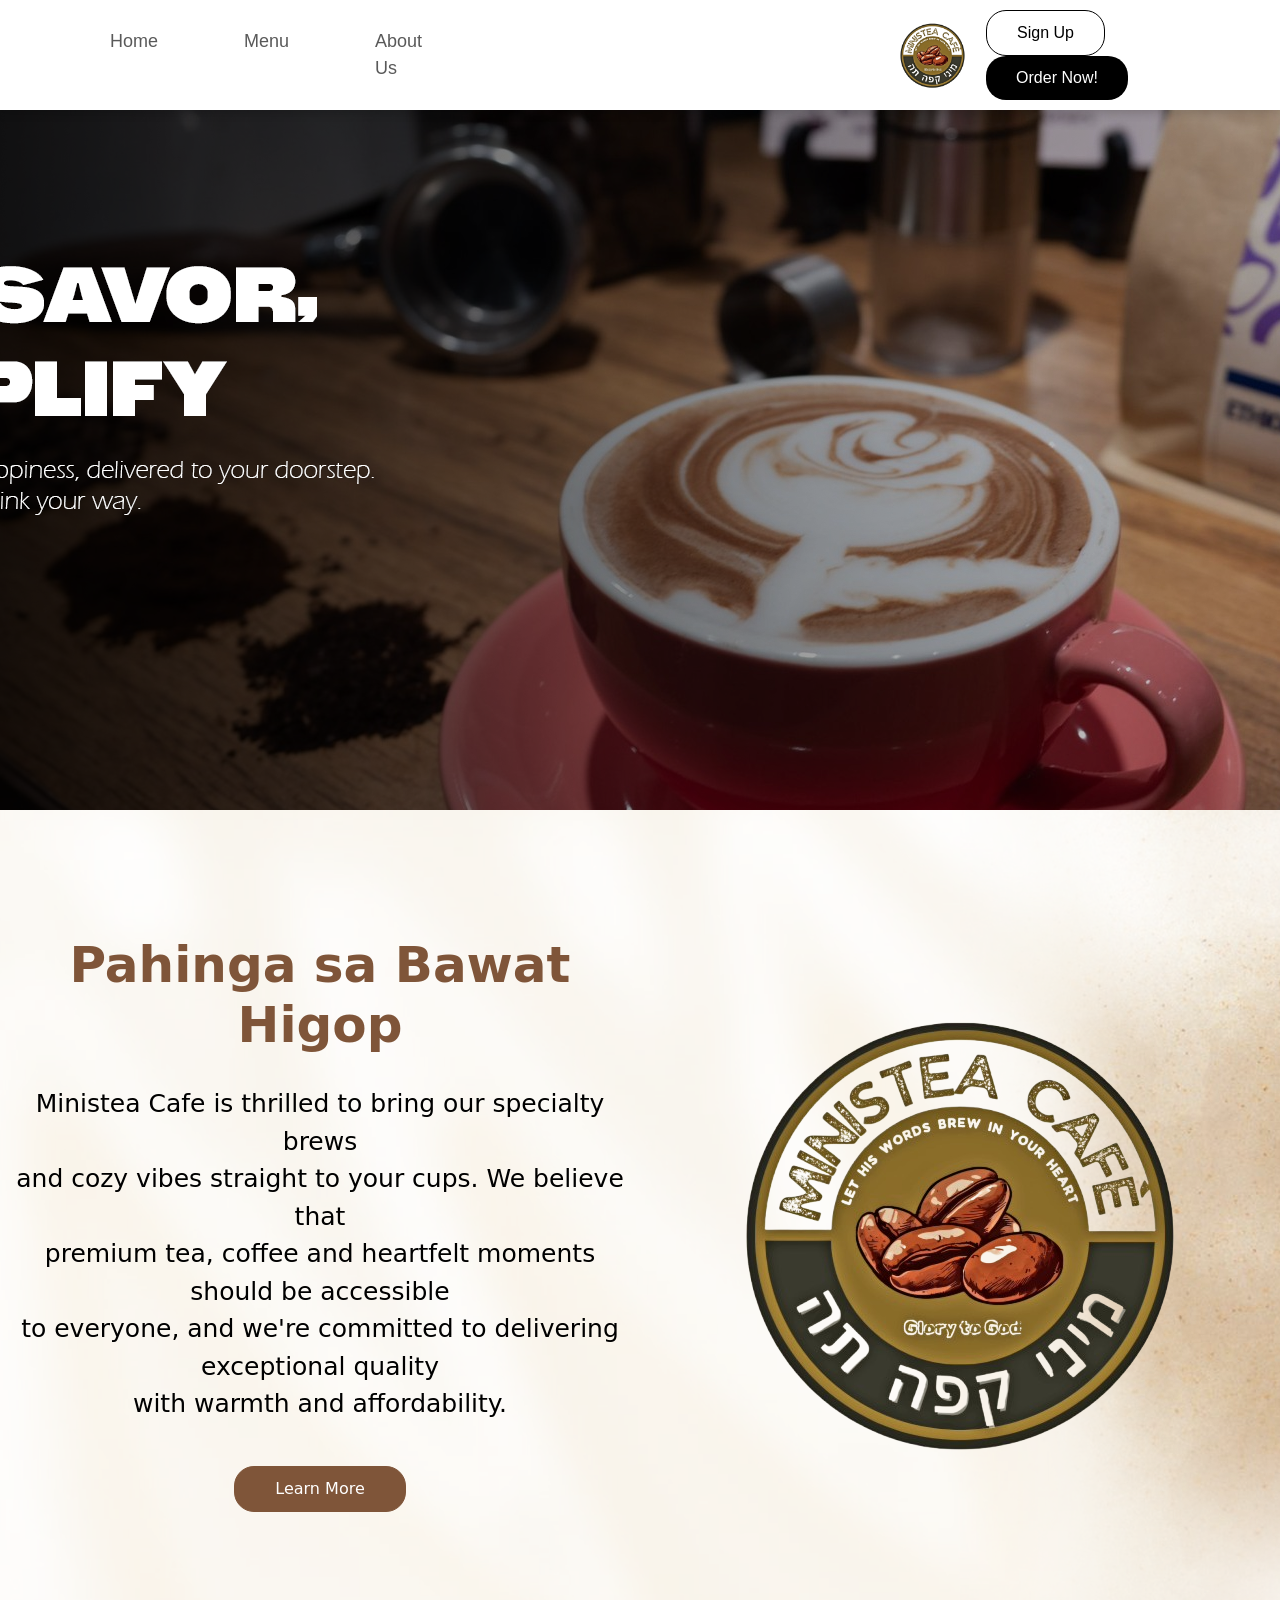
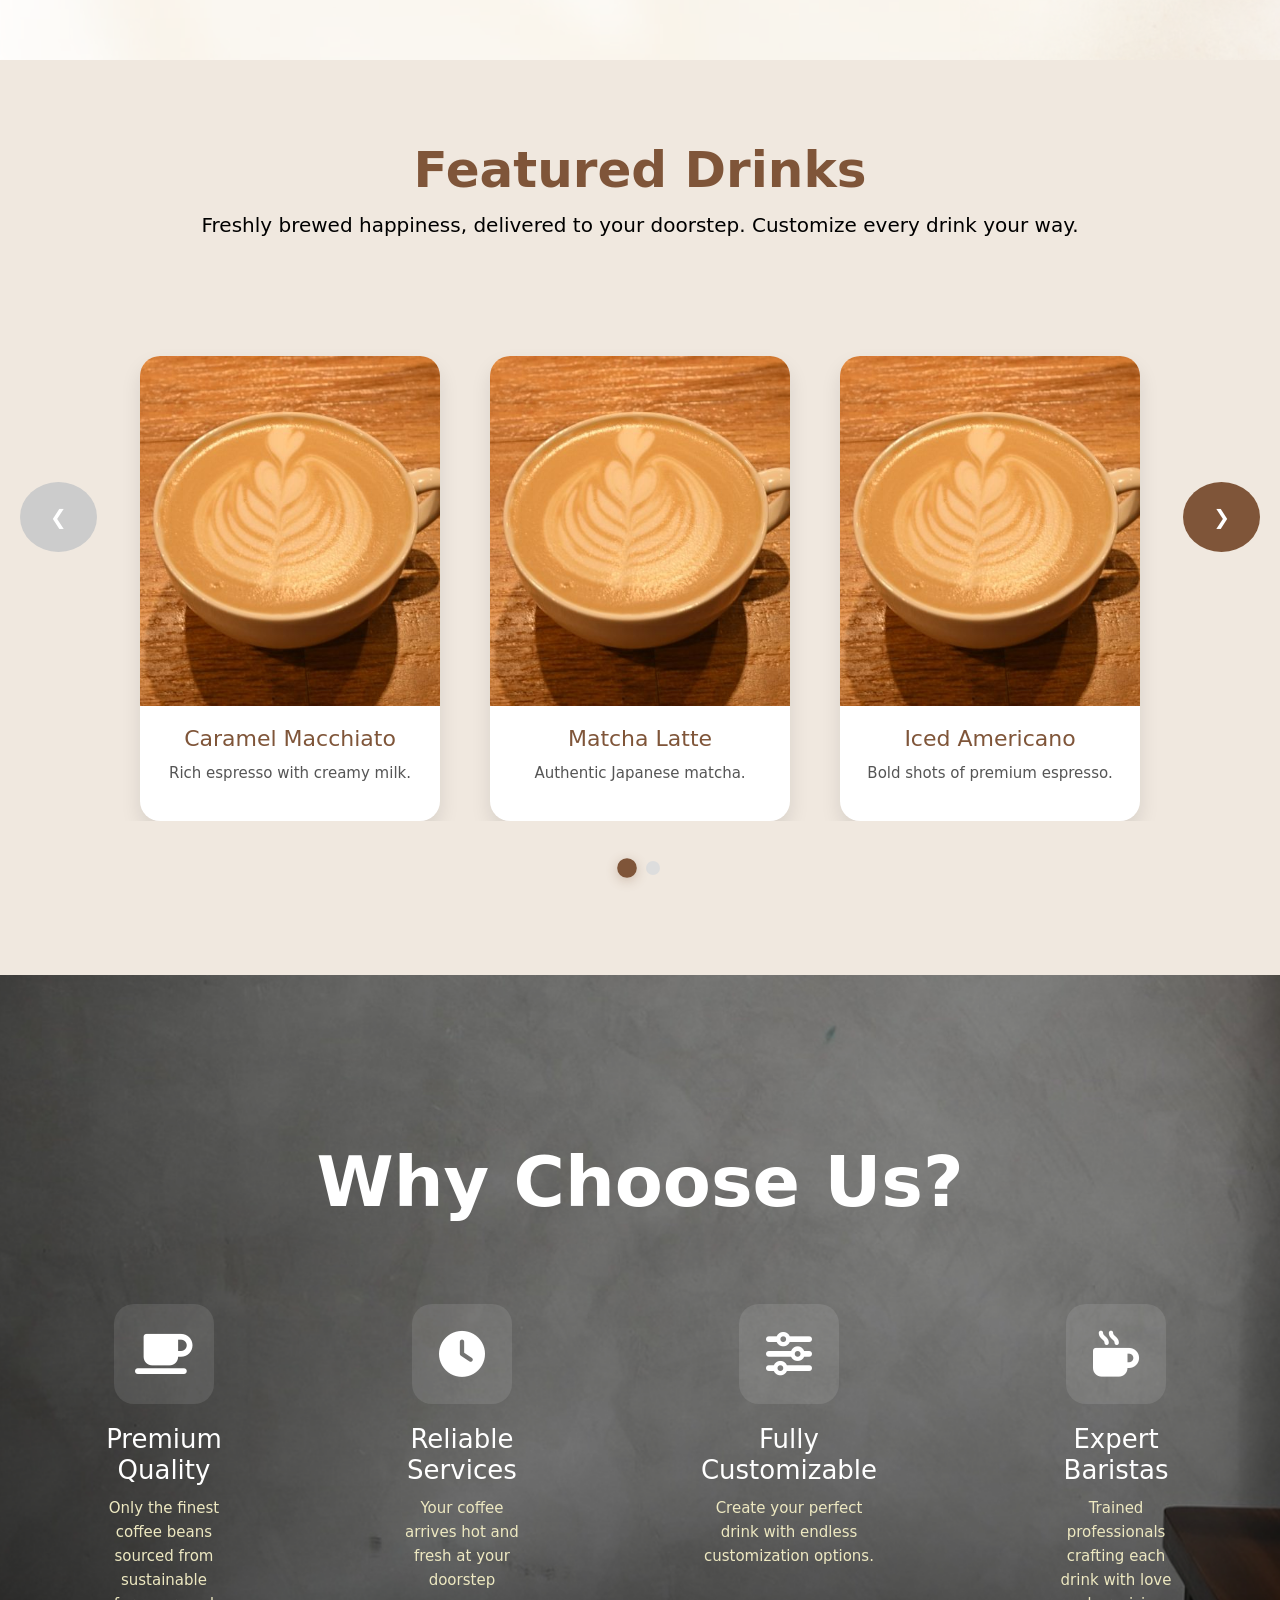
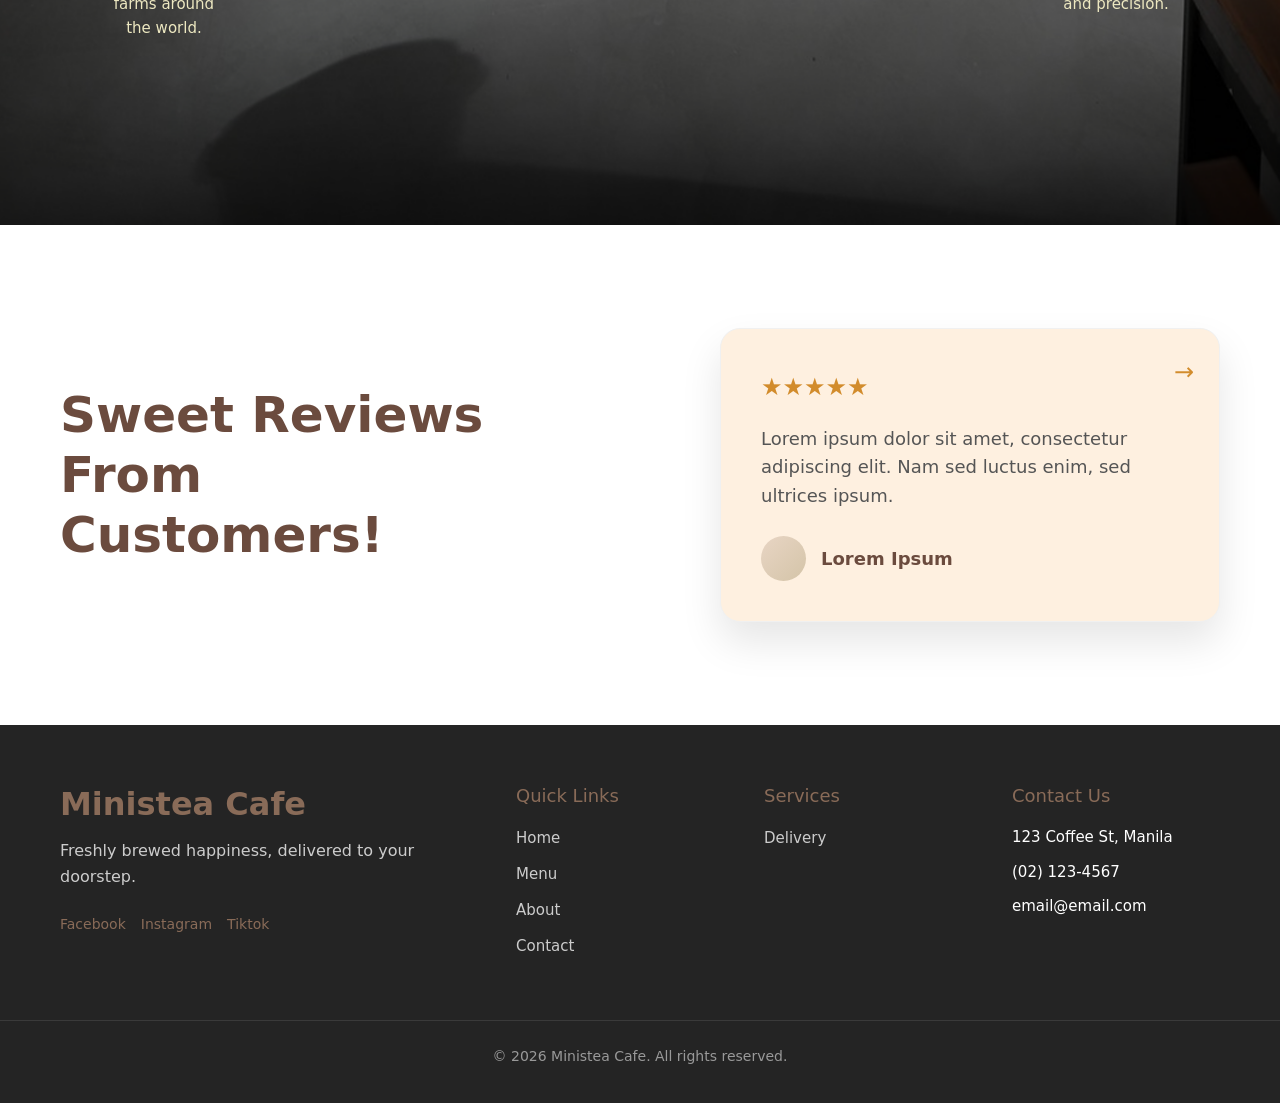
==== Ministea Cafe Project/index.html @ eca5b3a7 "initial commit" ====
<!DOCTYPE html>
<html lang="en">
<head>
    <meta charset="UTF-8">
    <meta name="viewport" content="width=device-width, initial-scale=1.0">
    <title>Ministea Cafe</title>
    <link href="https://cdn.jsdelivr.net/npm/bootstrap@5.3.3/dist/css/bootstrap.min.css" rel="stylesheet">
    <link rel="stylesheet" href="https://cdnjs.cloudflare.com/ajax/libs/font-awesome/6.5.0/css/all.min.css">
    <link rel="stylesheet" href="styles.css">
</head>
<body>
    <nav class="navbar navbar-expand-sm">
        <div class="container-fluid">
            <ul class="navbar-nav">
                <li class="nav-item"><a href="#" class="nav-link ajax-link" data-target="pages/home.html">Home</a></li>
                <li class="nav-item"><a href="#" class="nav-link ajax-link" data-target="pages/menu.html">Menu</a></li>
                <li class="nav-item"><a href="#" class="nav-link ajax-link" data-target="pages/about.html">About Us</a></li>
            </ul>
                <a class="navbar-brand">
                    <img src="images/MinisteaLogo.png" alt="Ministea Logo" class="logo">
                </a>
            <div class="button ms-auto">
                <button class="sign-in ajax-link" data-target="pages/signup.html">Sign Up</button>
                <button class="order-now ajax-link" data-target="pages/menu.html">Order Now!</button>
            </div>
        </div>
    </nav>

<!-- Load Main Content -->
<main id="main-content">
    <div class="text-center py-5">
        <div class="spinner-border text-success" role="status"></div>
        <p>Loading Page...</p>
    </div>
</main>

<!-- Footer Section -->
<footer class="footer-section">
    <div class="footer-container">
        <div class="footer-brand">
            <h2>Ministea Cafe</h2>
            <p>Freshly brewed happiness, delivered to your doorstep.</p>
            <div class="social-links">
                <a href="#">Facebook</a>
                <a href="#">Instagram</a>
                <a href="#">Tiktok</a>
            </div>
        </div>
        <div class="footer-links">
            <h3>Quick Links</h3>
            <ul>
                <li><a href="#">Home</a></li>
                <li><a href="#">Menu</a></li>
                <li><a href="#">About</a></li>
                <li><a href="#">Contact</a></li>
            </ul>
        </div>
        <div class="footer-links">
            <h3>Services</h3>
            <ul>
                <li><a href="#">Delivery</a></li>
            </ul>
        </div>
        <div class="footer-contact">
            <h3>Contact Us</h3>
            <div class="contact-info">
                <p>123 Coffee St, Manila</p>
                <p>(02) 123-4567</p>
                <p>email@email.com</p>
            </div>
        </div>
    </div>
    <div class="footer-bottom">
        <p>&copy; 2026 Ministea Cafe. All rights reserved.</p>
    </div>
</footer>

<!-- Scripts -->
<script src="https://cdn.jsdelivr.net/npm/bootstrap@5.3.3/dist/js/bootstrap.bundle.min.js"></script>
<script src="js/main.js"></script>
</body>
</html>
---- Ministea Cafe Project/styles.css ----
* {
    margin: 0;
    padding: 0;
}

/* --- Navbar, Footer, Buttons --- */
/* Hero Section */
.navbar{
    position: sticky;
    top: 0;
    z-index: 1000;
    background-color: white;
    box-shadow: 0 2px 10px rgba(0, 0, 0, 0.2);
    height: 110px;
}
.navbar-brand {
    padding-top: 0;
    padding-bottom: 0;
    display: flex;
    align-items: center;
}
.logo{
    padding-left: 465px;
    height: 75px
}
.brand-text{
    font-weight: bold;
    font-size: 28px;
}
.navbar-nav{
    margin-left: 90px;
    gap: 70px;
}
.nav-link{
    font-size: 18px;
    font-family: sans-serif;
    position: relative; 
    padding: 10px 15px;
    transition: color 0.3s ease;
}
.nav-link::after {
    content: "";
    position: absolute;
    width: 0; 
    height: 4px; 
    bottom: 0;
    left: 0;
    background-color: #7F5539; 
    transition: all 0.3s ease;
    border-radius: 2px;
}
.nav-link:hover::after {
    width: 100%; 
}
.nav-link:hover {
    color: #7F5539
}
.button {
    padding-right: 50px;
    font-family:'Franklin Gothic Medium', 'Arial Narrow', Arial, sans-serif;
}
.sign-in{
    background-color: white;
    border: 1px solid black;
    border-radius: 20px;
    padding: 10px 30px;
    margin-right: 10px;
}
.sign-in:hover{
    border: 1px solid #7F5539;
    color: #7F5539;
}
.order-now{
    border-radius: 20px;
    padding: 10px 30px;
    background-color: black;
    color: white;
    border: none;
}
.order-now:hover{
    background-color: #7F5539;
}
/* Hero Section */
.hero-section {
    height: 700px;
    width: 100%;
    background-color: black;
    position: relative;
}
.slides-wrapper {
    width: 100%;
    height: 100%;
}
.hero-slide {
    position: absolute;
    width: 100%;
    height: 100%;
    opacity: 0;
    transition: opacity 0.8s ease-in-out, visibility 0.8s;
}
.hero-slide.active {
    opacity: 1;
    visibility: visible;
}
.hero-slide img {
    width: 100%;
    height: 100%;
    object-fit: cover;             
}

/* Second Section */
.second-section {
    background-color: white;
    background-image: url(images/BG1.png);
    min-height: 850px; 
    display: flex;
    justify-content: center;
}
.second-section .wrapper {
    display: flex;
    align-items: center;
    justify-content: space-between;
    width: 100%;
    max-width: 1600px;
}
.text-content {
    flex: 1;
    text-align: center;
}
.text-content h1 {
    font-size: 50px;
    color: #7F5539;
    font-weight: bold;
}
.text-content p {
    font-size: 25px;
    color: black;
    margin-top: 30px;
}
.text-content button {
    margin-top: 50px;
    border-radius: 20px;
    border: 1px solid #7F5539;
    background-color: #7F5539;
    color: white;
    padding: 10px 40px;
    outline: none;
    cursor: pointer;
    transform: translateY(-50%) scale(1);
    transition: 0.3s ease;
}
.text-content button:hover {
    transform: translateY(-50%) scale(1.1);
}
.image-content {
    flex: 1;
    text-align: center;
}
.image-content img {
    width: 100%;
    max-width: 500px;
    height: auto;
}
/* Third Section */
.third-section {
    background-color: #F0E8DF;
    min-height: 850px; 
    display: flex;
    justify-content: center;
}
.third-section .wrapper {
    position: relative;
    display: flex;
    width: 100%;
    max-width: 1600px;
    justify-content: center;
}
.main-content{
    flex: 1;
    text-align: center;
    margin: 80px;
}
.main-content h1{
    font-size: 50px;
    color: #7F5539;
    font-weight: bold;   
}
.main-content p {
    font-size: 20px;
    color: black;
    margin-top: 10px;   
}
.card-container {
    display: flex;
    justify-content: center;
    gap: 50px;
    margin-top: 100px;
    flex-wrap: wrap; 
}
.drink-card {
    background-color: white;
    border-radius: 20px;
    overflow: hidden;
    width: 300px;
    box-shadow: 0 10px 20px rgba(0,0,0,0.1);
    transition: transform 0.3s ease;
}
.drink-card:hover {
    transform: translateY(-10px);
}
.drink-card img {
    width: 100%;
    height: 350px;
    object-fit: cover;
}
.drink-info {
    padding: 20px;
    text-align: left;
}
.drink-info h3 {
    text-align: center;
    color: #7F5539;
    font-size: 22px;
    margin-bottom: 10px;
}
.drink-info p {
    text-align: center;
    font-size: 15px; 
    color: #555;
    margin-top: 0;
}
.nav-btn {
    position: absolute;
    top: 50%;
    background-color: #7F5539;
    color: white;
    border: none;
    font-size: 20px;
    padding: 20px 30px;
    border-radius: 50%;
    cursor: pointer;
    transform: translateY(-50%) scale(1);
    transition: 0.3s ease;
}
.nav-btn:hover {
    background-color: #5e3f2a;
    transform: translateY(-50%) scale(1.1);
}
.prev-btn {
    left: 20px;
}
.next-btn {
    right: 20px;
}
@keyframes fadeHide {
    0% { opacity: 1; }
    100% { opacity: 0; }
}

@keyframes fadeShow {
    0% { opacity: 0; }
    100% { opacity: 1; }
}
.card-container.hide {
    animation: fadeHide 0.3s ease forwards;
}
.card-container.show {
    animation: fadeShow 0.4s ease forwards;
}
.card-container:not(.show) {
    opacity: 0;
}
.nav-btn:disabled {
    background-color: #ccc;
    cursor: not-allowed;
    transform: translateY(-50%) scale(1);
}
.nav-btn:disabled:hover {
    background-color: #ccc;
    transform: translateY(-50%) scale(1);
}
.carousel-wrapper {
    overflow: hidden;
}
.dots-container {
    display: flex;
    justify-content: center;
    gap: 12px;
    margin-top: 40px;
    margin-bottom: 20px;
}
.dot {
    width: 14px;
    height: 14px;
    border-radius: 50%;
    background: #ddd;
    cursor: pointer;
    transition: all 0.3s ease;
    display: flex;
    align-items: center;
    justify-content: center;
}
.dot:hover {
    background: #bbb;
    transform: scale(1.2);
}
.dot.active {
    background: #7F5539;
    transform: scale(1.4);
    box-shadow: 0 2px 8px rgba(127, 85, 57, 0.3);
}
/* Fourth Section */
.fourth-section {
    background-image: url(images/fourth-bg.png);
    background-size: cover;
    background-position: center;
    background-repeat: no-repeat;
    padding: 80px 0;
    min-height: 850px;  
    display: flex;    
    align-items: center;
}
.fourth-section .wrapper {
    max-width: 1400px;
    margin: 0 auto;
    padding: 0 10px;
}
.fourth-section .main-content {
    text-align: center;
}
.fourth-section .main-content h1 {
    font-size: 70px;
    color: white;
    font-weight: bold;
    margin-bottom: 60px;
}
.features-container {
    display: flex;
    justify-content: center;
    gap: 150px;
    flex-wrap: wrap;
}
.feature-item {
    flex: 1;
    max-width: 260px;
    text-align: center;
    color: white;
    padding: 20px 15px;
}
.feature-icon {
    display: flex;
    align-items: center;
    justify-content: center;
    font-size: 46px;
    width: 100px;
    height: 100px;
    margin: 0 auto 20px; 
    border-radius: 20px;
    background: rgba(255, 255, 255, 0.1);
}
.feature-icon i {
    color: white;
}
.feature-item h3 {
    font-size: 26px;
    margin-bottom: 10px;
    color: white;
}
.feature-item p {
    font-size: 15px;
    color: #EDE8C1;
    line-height: 1.6;
    margin: 0;
}
/* Review Section */
.review-section {
    min-height: 500px;
    padding: 100px 0;
    background-color: white;
    display: flex;
    align-items: center;
}
.container {
    max-width: 1200px;
    margin: 0 auto;
    padding: 0 20px;
    display: flex;
    justify-content: space-between;
    align-items: center;
    gap: 80px;
}
.left {
    flex: 1;
}
.left h1 {
    font-size: 50px;     
    color: #6B4B3E;
    font-weight: 700;
    line-height: 1.2;
    max-width: 450px;   
    margin: 0;
}
.right {
    flex: 1;
    display: flex;
    justify-content: flex-end;
}
.card {
    background: #FEF0E0;
    padding: 40px;       
    width: 500px;        
    border-radius: 20px;
    box-shadow: 0 20px 40px rgba(0,0,0,0.1);
    position: relative;
    border: 1px solid #f0f0f0;
}
.stars {
    color: #D28C2C;
    font-size: 24px;     
    margin-bottom: 20px;
    font-weight: bold;
}
.card p {
    font-size: 18px;     
    line-height: 1.6;
    color: #555;
    margin-bottom: 25px;
    font-weight: 400;
}
.profile {
    display: flex;
    align-items: center;
    gap: 15px;
}
.circle {
    width: 45px;    
    height: 45px;
    background: linear-gradient(135deg, #E8D5C4, #D4C4A8);
    border-radius: 50%;
    display: flex;
    font-size: 18px;
    font-weight: bold;
    color: #6B4B3E;
}
.profile span {
    font-size: 18px;     
    font-weight: 600;
    color: #6B4B3E;
}
.arrow {
    position: absolute;
    right: 25px;
    top: 25px;
    font-size: 24px;
    color: #D28C2C;
    cursor: pointer;
    transition: transform 0.3s ease;
}
.arrow:hover {
    transform: scale(1.2);
}
/* Footer Section */
.footer-section {
    background-color: #242424;
    color: white;
    padding: 60px 0 20px;
    margin-bottom: 0
}
.footer-container {
    max-width: 1200px;
    margin: 0 auto;
    padding: 0 20px;
    display: grid;
    grid-template-columns: 2fr 1fr 1fr 1fr;
    gap: 40px;
}
.footer-brand h2 {
    font-size: 32px;
    font-weight: bold;
    margin: 0 0 15px 0;
    color: #896B58;
}
.footer-brand p {
    color: #ccc;
    margin-bottom: 25px;
    line-height: 1.6;
}
.social-links {
    display: flex;
    gap: 15px;
}
.social-links a {
    color: #896B58;
    text-decoration: none;
    font-size: 14px;
    transition: color 0.3s ease;
}
.social-links a:hover {
    color: white;
}
.footer-links h3,
.footer-contact h3 {
    font-size: 18px;
    margin-bottom: 20px;
    color: #896B58;
}
.footer-links ul {
    list-style: none;
    padding: 0;
    margin: 0;
}
.footer-links li {
    margin-bottom: 12px;
}
.footer-links a {
    color: #ccc;
    text-decoration: none;
    font-size: 15px;
    transition: color 0.3s ease;
}
.footer-links a:hover {
    color: #E8D5C4;
}
.contact-info p {
    margin-bottom: 12px;
    font-size: 15px;
}
.footer-bottom {
    border-top: 1px solid rgba(255,255,255,0.1);
    margin-top: 50px;
    padding-top: 25px;
    text-align: center;
    color: #999;
    font-size: 14px;
}
/* -- SIGN IN STYLES -- */
.signin-card {
    background-color: #F5E9D6;
    border-radius: 18px;
    padding: 52px 50px 44px;
    width: 100%;
    max-width: 500px;
    box-shadow: 0 8px 30px rgba(0,0,0,0.08);
}
.signin-card h2 {
    font-family: sans-serif;
    font-size: 2.4rem;
    font-weight: lighter;
    color: black;
    margin-bottom: 28px;
    text-align: center;
}
.signin-button {
    background-color: #1a1a1a;
    color: #fff;
    border: none;
    border-radius: 50px;
    padding: 13px;
    font-size: 15px;
    font-weight: 600;
    width: 100%;
    letter-spacing: 0.3px;
    margin-top: 10px;
    transition: background 0.2s, transform 0.1s;
}
.signin-button :hover {
    background-color: #333;
    transform: translateY(-2px);
}
.signin-button :active {
    transform: translateY(0);
}
.forgot-link {
    font-size: 13px;
    color: #555;
    display: block;
    text-align: right;
    margin-top: 6px;
    text-decoration: none;
}
.forgot-link:hover {
    color: #b5935a;
}

/* -- SIGN UP STYLES -- */    
.page-wrapper {
    display: flex;
    align-items: center;
    justify-content: center;
    padding: 40px 20px;
}
.signup-card {
    background-color: #F5E9D6;
    border-radius: 18px;
    padding: 52px 50px 44px;
    width: 100%;
    max-width: 500px;
    box-shadow: 0 8px 30px rgba(0,0,0,0.08);
}
.signup-card h2 {
    font-family: sans-serif;
    font-size: 2.4rem;
    font-weight: lighter;
    color: black;
    margin-bottom: 28px;
    text-align: center;
}
.form-label {
    font-size: 13.5px;
    color: #3a3a3a;
    font-weight: 600;
    margin-bottom: 6px;
}
.form-control {
    background-color: #FAF0E2;
    border: 1.5px solid #e0cdb0;
    border-radius: 8px;
    padding: 10px 14px;
    font-size: 14px;
    color: #1a1a1a;
    transition: border-color 0.2s, box-shadow 0.2s;
    box-shadow: none;
}
.form-control:focus {
    border-color: #b5935a;
    box-shadow: 0 0 0 3px rgba(181,147,90,0.15);
    background-color: #FAF0E2;
}
.password-wrapper {
    position: relative;
}
.password-wrapper .toggle-pw {
    position: absolute;
    right: 12px;
    top: 50%;
    transform: translateY(-50%);
    background: none;
    border: none;
    cursor: pointer;
    color: #888;
    font-size: 12px;
    font-weight: 600;
    display: flex;
    align-items: center;
    gap: 4px;
    padding: 0;
}
.password-wrapper .toggle-pw svg {
    width: 15px;
    height: 15px;
    stroke: #888;
}
.password-wrapper .form-control {
    padding-right: 58px;
}
.pw-label-row {
    display: flex;
    justify-content: space-between;
    align-items: center;
}
.btn-create {
    background-color: #1a1a1a;
    color: #fff;
    border: none;
    border-radius: 50px;
    padding: 13px;
    font-size: 15px;
    font-weight: 600;
    width: 100%;
    letter-spacing: 0.3px;
    margin-top: 10px;
    transition: background 0.2s, transform 0.1s;
}
.btn-create:hover {
    background-color: #333;
    transform: translateY(-1px);
}
.btn-create:active {
    transform: translateY(0);
}
.btn-signin {
  background: transparent;
  border: none;
  color: #7F5539;
  padding: 5px 15px;
  font-size: 14px;
  font-weight: 500;
  transition: all 0.3s ease;
  width: 100%;
}
.btn-signin:hover {
  color: #7F5539;
  transform: translateY(-2px);
}
.btn-signin:active {
  transform: translateY(0);
}
.terms-text {
    font-size: 12px;
    color: #666;
    text-align: center;
    margin-top: 14px;
}
.terms-text a {
    color: #1a1a1a;
    font-weight: 600;
    text-decoration: underline;
}
.terms-text a:hover {
    color: #b5935a;
}
/* Logo area */
.logo-area {
    display: flex;
    justify-content: center;
    align-items: center;
}
.logo-img {
    width: 550px;
    height: 550px;
    object-fit: contain;
}

/* ABOUT US STYLES */
.about-container {
    display: flex;
    flex-direction: column;
    align-items: center;
    justify-content: center;
    text-align: center;
}
.about-content {
    max-width: 600px;
    width: 100%;
    margin: 60px;
}
.about-section h1{
    font-size: 60px;
    color: #7F5539;
    font-weight: bolder;
}
.about-section p{
    font-weight: 100;
    color: #7F5539;
}
.divider {
    height: 3px;
    background: #7F5539;
    border-radius: 2px;
    margin: 30px auto;
}
.mission-vision-wrapper {
    display: flex;
    gap: 60px; 
    justify-content: center;
    margin-top: 20px;
}
.mission-section,
.vision-section {
    flex: 1;
    min-width: 500px; 
    padding: 20px;
}
.mission-section h2,
.vision-section h2 {
    font-size: 60px;
    color: #7F5539;
    font-weight: bold;
    margin-bottom: 15px;
}
.mission-section p,
.vision-section p {
    font-weight: 100;
    color: #7F5539;
    line-height: 1.6;
}

.team-section {
    margin-top: 80px; 
    margin-bottom: 60px;
}
.team-section h1 {
    font-size: 60px;
    color: #7F5539;
    font-weight: bolder;
    margin-bottom: 50px; 
}
.team-wrapper {
    display: flex;
    justify-content: center;
    align-items: flex-start;
    gap: 50px;
    flex-wrap: nowrap;   
    margin: 70px;
}
.team-member {
    text-align: center;
    width: 120px;             
}
.team-circle {
    width: 100px;
    height: 100px;
    border: 3px solid #6b4b3e;
    border-radius: 50%;
    margin: auto;
}
.team-member h6 {
    margin-top: 10px;
    margin-bottom: 4px;
    font-size: 16px;
    font-weight: 600;
    color: #333;
    line-height: 1.2;
}
.team-member p {
    font-size: 13px;
    color: #777;
    margin: 0;
    line-height: 1.4;
}

/* -- MENU (CATEGORIES) -- STYLES */
.menu-header {
  background-color: #7b5a3c;
  color: white;
  height: 100px;      
  display: flex;
  align-items: center;  
  justify-content: left; 
  font-size: 30px;
  font-weight: bold;
  padding-left: 50px;
}
.menu-title {
  font-size: 30px;
  font-weight: bold;
  z-index: 2; 
}
.menu-choices-container {
  position: absolute;
  left: 0;
  right: 0;
  display: flex;
  justify-content: center;
  pointer-events: none; 
}
.menu-choices {
    display: flex;
    gap: 2.5rem;      
    pointer-events: auto;
    padding: 1rem 0;
}
.menu-choices a {
    color: rgba(255,255,255,0.9);
    text-decoration: none;
    font-size: 1.1rem;
    font-weight: 500;
    padding: 0.75rem 1.5rem;
    border-radius: 25px;
    transition: all 0.3s ease;
    position: relative;
    overflow: hidden;
}
.menu-choices a::before {
    content: '';
    position: absolute;
    top: 0;
    left: -100%;
    width: 100%;
    height: 100%;
    background: linear-gradient(90deg, transparent, rgba(255,255,255,0.2), transparent);
    transition: left 0.5s;
}
.menu-choices a:hover::before {
    left: 100%;
}
.menu-choices a:hover,
.menu-choices a.active {
    color: #fff;
    background: rgba(255,255,255,0.15);
    transform: translateY(-2px);
    box-shadow: 0 8px 25px rgba(0,0,0,0.2);
}
/* SIDEBAR */
.sidebar h4 {
  font-weight: bold;
}
.sidebar a {
  display: block;
  text-decoration: none;
  color: #777;
  margin: 5px 0;
  font-size: 20px;
}
.sidebar a.active {
  color: #7b5a3c;
  font-weight: bold;
}

/* Section Side */
.section-title {
  font-weight: bold;
  color: #7b5a3c;
  border-bottom: 1px solid #ccc;
  padding-bottom: 5px;
  margin-bottom: 20px;
  font-size: 30px;
}
.drink-item {
  text-align: center;
  margin-bottom: 40px;
}
.drink-img {
  width: 120px;
  height: 120px;
  background-color: #7b5a3c;
  border-radius: 50%;
  margin: auto;
}
.drink-name {
  margin-top: 10px;
  font-size: 20px;
  text-align: center;
}
.btn-cart {
  margin-top: 5px;
  font-size: 15px;
  border: 1px solid #7b5a3c;
  color: #7b5a3c;
  border-radius: 5px;
  padding: 3px 5px;
  background: none;
}
.btn-cart:hover {
  background-color: #7b5a3c;
  color: white;
}
.allergen {
  text-align: center;
  font-size: 0.75rem;
  color: #666;
  font-style: italic;
  padding: 10px 20px;
  border-bottom: 1px solid #ece5da;
}


/*
.main-wrapper {
            max-width: 1000px;
            margin: 0 auto;
        }

        .page-title {
            text-align: center;
            font-size: 48px;
            margin-bottom: 20px;
            border-bottom: 1px solid #e5e7eb;
            padding-bottom: 20px;
        }

        .checkout-grid {
            display: flex;
            gap: 40px;
            margin-bottom: 40px;
        }

        .items-container {
            flex: 2;
        }

        .summary-box {
            flex: 1;
            border: 4px solid #38bdf8; 
            background-color: #fff9f0;
            padding: 25px;
            min-height: 450px;
        }

        .summary-title {
            text-align: center;
            font-size: 24px;
            border-bottom: 1px solid #d1d5db;
            padding-bottom: 15px;
            margin-bottom: 20px;
        }
        .product-card {
            display: flex;
            gap: 20px;
            margin-bottom: 35px;
        }

        .product-thumbnail {
            width: 130px;
            height: 130px;
            background-color: #e5e7eb;
            border-radius: 4px;
        }

        .product-info {
            flex: 1;
        }

        .product-top-row {
            display: flex;
            justify-content: space-between;
            align-items: center;
        }

        .product-label {
            font-style: italic;
            font-size: 22px;
            font-weight: 500;
        }

        .quantity-picker {
            display: flex;
            align-items: center;
            gap: 12px;
        }

        .qty-btn {
            background-color: #7d5a44;
            color: white;
            border: none;
            width: 28px;
            height: 28px;
            cursor: pointer;
            border-radius: 4px;
            font-weight: bold;
        }

        .size-options {
            margin-top: 15px;
            font-size: 15px;
        }

        .size-chip {
            background: transparent;
            border: 1px solid #7d5a44;
            color: #7d5a44;
            padding: 4px 12px;
            margin-left: 6px;
            border-radius: 4px;
            cursor: pointer;
            font-size: 13px;
        }

        .delete-btn {
            background-color: #7d5a44;
            color: white;
            border: none;
            padding: 8px 18px;
            margin-top: 15px;
            border-radius: 4px;
            cursor: pointer;
        }
        .delivery-form-card {
            background-color: #fffaf4;
            padding: 35px;
            border-radius: 25px;
        }

        .form-header {
            font-size: 22px;
            font-weight: bold;
            margin-bottom: 25px;
        }

        .form-layout {
            display: grid;
            grid-template-columns: repeat(3, 1fr);
            gap: 20px;
        }

        .field-group {
            display: flex;
            flex-direction: column;
        }

        .field-group.wide { grid-column: span 2; }
        .field-group.full { grid-column: span 3; }

        .field-label {
            font-size: 12px;
            font-weight: 700;
            text-transform: uppercase;
            margin-bottom: 6px;
        }

        .text-input {
            padding: 12px;
            border: 1px solid #ddd;
            border-radius: 10px;
            font-size: 14px;
        }

        .bottom-action {
            display: flex;
            justify-content: flex-end;
            margin-top: 30px;
        }

        .submit-order-btn {
            background-color: #7d5a44;
            color: white;
            border: none;
            padding: 12px 35px;
            font-size: 16px;
            font-weight: bold;
            border-radius: 8px;
            cursor: pointer;
        }

        /*
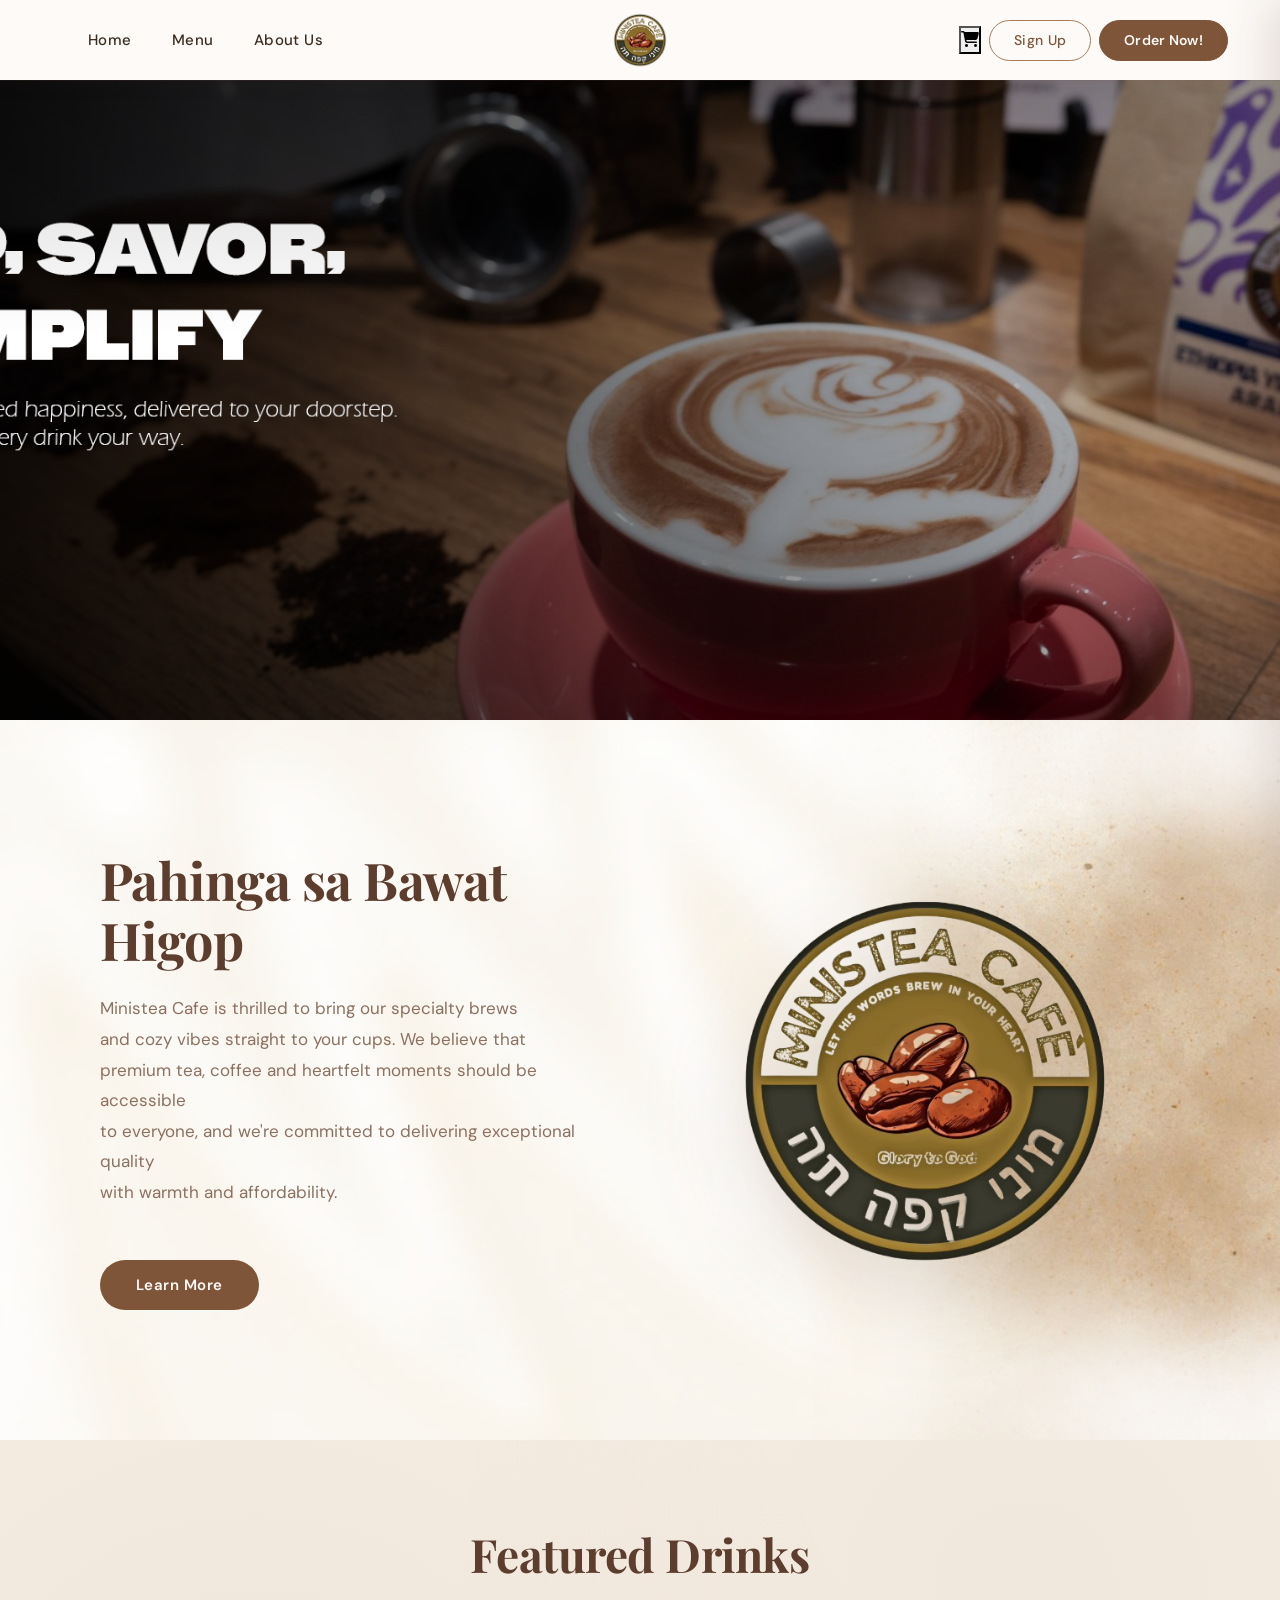
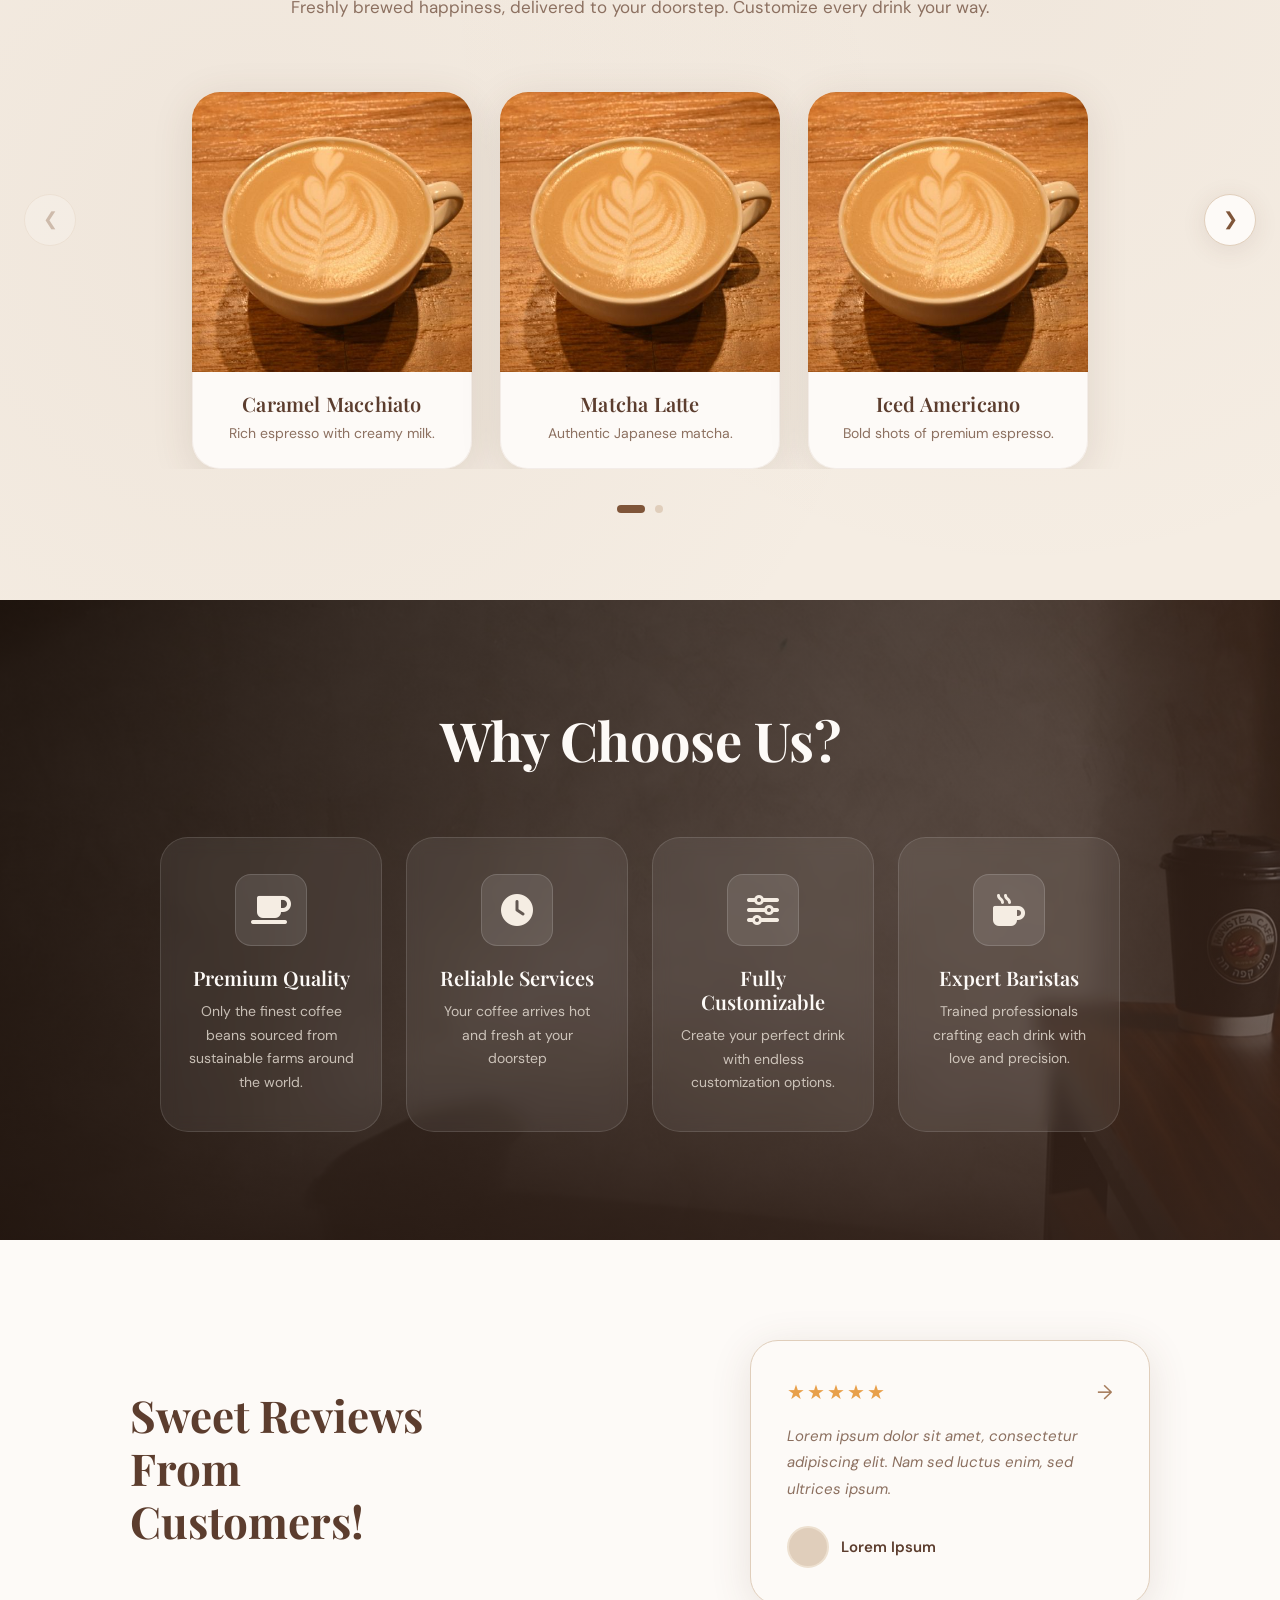
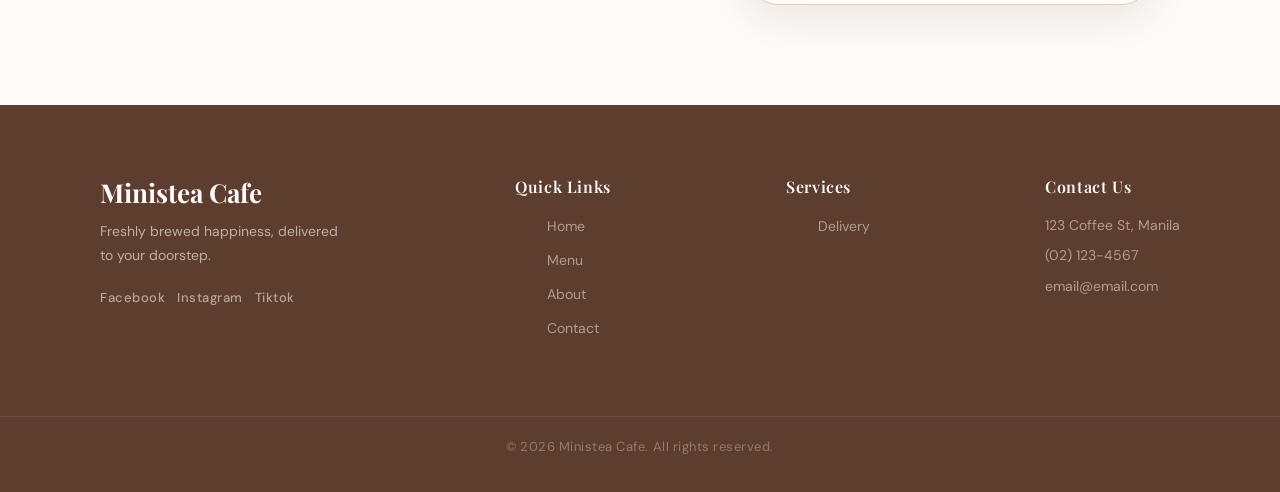
==== commit 4b44c7b6: "Fix cart integration: add cart.js, cart UI, safe DOM checks" ====
--- a/Ministea Cafe Project/index.html
+++ b/Ministea Cafe Project/index.html
@@ -19,7 +19,11 @@
                 <a class="navbar-brand">
                     <img src="images/MinisteaLogo.png" alt="Ministea Logo" class="logo">
                 </a>
-            <div class="button ms-auto">
+            <div class="button ms-auto d-flex align-items-center gap-2">
+                <button id="cartToggleBtn" class="cart-btn">
+                    <i class="fas fa-shopping-cart"></i>
+                    <span id="cartBadge" class="cart-badge">0</span>
+                </button>
                 <button class="sign-in ajax-link" data-target="pages/signup.html">Sign Up</button>
                 <button class="order-now ajax-link" data-target="pages/menu.html">Order Now!</button>
             </div>
@@ -33,6 +37,17 @@
         <p>Loading Page...</p>
     </div>
 </main>
+
+<!-- Cart Overlay + Drawer -->
+<div id="cartOverlay" class="cart-overlay"></div>
+<aside id="cartDrawer" class="cart-drawer">
+    <div class="cart-drawer-header">
+        <h3><i class="fas fa-shopping-cart"></i> Your Cart</h3>
+        <button id="cartCloseBtn" class="cart-close-btn">&times;</button>
+    </div>
+    <div id="cartDrawerBody" class="cart-drawer-body"></div>
+    <div id="cartDrawerFooter" class="cart-drawer-footer"></div>
+</aside>
 
 <!-- Footer Section -->
 <footer class="footer-section">
@@ -77,6 +92,7 @@
 
 <!-- Scripts -->
 <script src="https://cdn.jsdelivr.net/npm/bootstrap@5.3.3/dist/js/bootstrap.bundle.min.js"></script>
+<script src="js/cart.js"></script>
 <script src="js/main.js"></script>
 </body>
 </html>
--- a/Ministea Cafe Project/styles.css
+++ b/Ministea Cafe Project/styles.css
@@ -1,1115 +1,1916 @@
-* {
+@import url('https://fonts.googleapis.com/css2?family=Playfair+Display:ital,wght@0,400;0,600;0,700;1,400&family=DM+Sans:wght@300;400;500;600&display=swap');
+
+/* =============================================
+   CSS VARIABLES & RESET
+============================================= */
+:root {
+    --brown-dark:    #5C3D2E;
+    --brown-mid:     #7F5539;
+    --brown-light:   #A67C5B;
+    --cream:         #F5EDE3;
+    --cream-dark:    #EDE0D0;
+    --cream-deeper:  #E0CEBB;
+    --white:         #FDFAF7;
+    --black:         #1A1008;
+    --text-body:     #3D2B1F;
+    --text-muted:    #8C7060;
+
+    --radius-sm:     8px;
+    --radius-md:     16px;
+    --radius-lg:     28px;
+    --radius-pill:   999px;
+
+    --shadow-soft:   0 4px 24px rgba(92,61,46,0.10);
+    --shadow-card:   0 8px 40px rgba(92,61,46,0.13);
+    --shadow-lift:   0 20px 60px rgba(92,61,46,0.18);
+
+    --font-display:  'Playfair Display', Georgia, serif;
+    --font-body:     'DM Sans', sans-serif;
+
+    --transition:    0.3s cubic-bezier(0.4, 0, 0.2, 1);
+}
+
+*, *::before, *::after {
     margin: 0;
     padding: 0;
-}
-
-/* --- Navbar, Footer, Buttons --- */
-/* Hero Section */
-.navbar{
+    box-sizing: border-box;
+}
+
+html { scroll-behavior: smooth; }
+
+body {
+    font-family: var(--font-body);
+    background-color: var(--white);
+    color: var(--text-body);
+    -webkit-font-smoothing: antialiased;
+}
+
+/* =============================================
+   NAVBAR
+============================================= */
+.navbar {
     position: sticky;
     top: 0;
     z-index: 1000;
-    background-color: white;
-    box-shadow: 0 2px 10px rgba(0, 0, 0, 0.2);
-    height: 110px;
-}
+    background-color: rgba(253, 250, 247, 0.95);
+    backdrop-filter: blur(12px);
+    -webkit-backdrop-filter: blur(12px);
+    box-shadow: 0 1px 0 rgba(127, 85, 57, 0.12), 0 4px 20px rgba(92,61,46,0.06);
+    height: 80px;
+    transition: box-shadow var(--transition);
+}
+
 .navbar-brand {
-    padding-top: 0;
-    padding-bottom: 0;
-    display: flex;
-    align-items: center;
-}
-.logo{
-    padding-left: 465px;
-    height: 75px
-}
-.brand-text{
-    font-weight: bold;
-    font-size: 28px;
-}
-.navbar-nav{
-    margin-left: 90px;
-    gap: 70px;
-}
-.nav-link{
-    font-size: 18px;
-    font-family: sans-serif;
-    position: relative; 
-    padding: 10px 15px;
-    transition: color 0.3s ease;
-}
-.nav-link::after {
-    content: "";
+    padding: 0;
+    display: flex;
+    align-items: center;
     position: absolute;
-    width: 0; 
-    height: 4px; 
-    bottom: 0;
-    left: 0;
-    background-color: #7F5539; 
-    transition: all 0.3s ease;
-    border-radius: 2px;
-}
-.nav-link:hover::after {
-    width: 100%; 
-}
+    left: 50%;
+    transform: translateX(-50%);
+}
+
+.logo {
+    height: 60px;
+    width: auto;
+}
+
+.navbar-nav {
+    margin-left: 60px;
+    gap: 8px;
+}
+
+.nav-link {
+    font-family: var(--font-body);
+    font-size: 15px;
+    font-weight: 500;
+    color: var(--text-body) !important;
+    letter-spacing: 0.03em;
+    padding: 8px 16px !important;
+    border-radius: var(--radius-pill);
+    transition: background var(--transition), color var(--transition);
+    position: relative;
+}
+
+.nav-link::after { display: none; }
+
 .nav-link:hover {
-    color: #7F5539
-}
+    background-color: var(--cream);
+    color: var(--brown-mid) !important;
+}
+
 .button {
-    padding-right: 50px;
-    font-family:'Franklin Gothic Medium', 'Arial Narrow', Arial, sans-serif;
-}
-.sign-in{
-    background-color: white;
-    border: 1px solid black;
-    border-radius: 20px;
-    padding: 10px 30px;
-    margin-right: 10px;
-}
-.sign-in:hover{
-    border: 1px solid #7F5539;
-    color: #7F5539;
-}
-.order-now{
-    border-radius: 20px;
-    padding: 10px 30px;
-    background-color: black;
-    color: white;
-    border: none;
-}
-.order-now:hover{
-    background-color: #7F5539;
-}
-/* Hero Section */
+    padding-right: 40px;
+    display: flex;
+    align-items: center;
+    gap: 10px;
+}
+
+.sign-in {
+    background: transparent;
+    border: 1.5px solid var(--brown-light);
+    border-radius: var(--radius-pill);
+    padding: 9px 24px;
+    font-family: var(--font-body);
+    font-size: 14px;
+    font-weight: 500;
+    color: var(--brown-mid);
+    cursor: pointer;
+    transition: all var(--transition);
+    letter-spacing: 0.02em;
+}
+
+.sign-in:hover {
+    background-color: var(--cream);
+    border-color: var(--brown-mid);
+    color: var(--brown-dark);
+}
+
+.order-now {
+    border-radius: var(--radius-pill);
+    padding: 9px 24px;
+    background-color: var(--brown-mid);
+    color: var(--white);
+    border: 1.5px solid var(--brown-mid);
+    font-family: var(--font-body);
+    font-size: 14px;
+    font-weight: 600;
+    cursor: pointer;
+    transition: all var(--transition);
+    letter-spacing: 0.02em;
+}
+
+.order-now:hover {
+    background-color: var(--brown-dark);
+    border-color: var(--brown-dark);
+    transform: translateY(-1px);
+    box-shadow: 0 6px 20px rgba(127, 85, 57, 0.35);
+}
+
+/* =============================================
+   HERO SECTION
+============================================= */
 .hero-section {
-    height: 700px;
+    height: 640px;
     width: 100%;
-    background-color: black;
+    background-color: var(--black);
     position: relative;
-}
+    overflow: hidden;
+}
+
 .slides-wrapper {
     width: 100%;
     height: 100%;
 }
+
 .hero-slide {
     position: absolute;
     width: 100%;
     height: 100%;
     opacity: 0;
-    transition: opacity 0.8s ease-in-out, visibility 0.8s;
-}
+    transition: opacity 1s ease-in-out;
+}
+
 .hero-slide.active {
     opacity: 1;
-    visibility: visible;
-}
+}
+
 .hero-slide img {
     width: 100%;
     height: 100%;
-    object-fit: cover;             
-}
-
-/* Second Section */
+    object-fit: cover;
+}
+
+/* Hero gradient overlay — subtle dark vignette only */
+.hero-section::after {
+    content: '';
+    position: absolute;
+    inset: 0;
+    background: linear-gradient(
+        to bottom,
+        rgba(0,0,0,0.18) 0%,
+        transparent 40%,
+        transparent 70%,
+        rgba(0,0,0,0.22) 100%
+    );
+    pointer-events: none;
+    z-index: 2;
+}
+
+/* =============================================
+   SECOND SECTION
+============================================= */
 .second-section {
-    background-color: white;
+    background-color: var(--white);
     background-image: url(images/BG1.png);
-    min-height: 850px; 
-    display: flex;
-    justify-content: center;
-}
+    background-size: cover;
+    min-height: 720px;
+    display: flex;
+    justify-content: center;
+    align-items: center;
+}
+
 .second-section .wrapper {
     display: flex;
     align-items: center;
     justify-content: space-between;
     width: 100%;
-    max-width: 1600px;
-}
+    max-width: 1200px;
+    padding: 80px 60px;
+    gap: 60px;
+}
+
 .text-content {
     flex: 1;
-    text-align: center;
-}
+    text-align: left;
+}
+
 .text-content h1 {
-    font-size: 50px;
-    color: #7F5539;
-    font-weight: bold;
-}
+    font-family: var(--font-display);
+    font-size: 52px;
+    font-weight: 700;
+    color: var(--brown-dark);
+    line-height: 1.15;
+    margin-bottom: 24px;
+    letter-spacing: -0.01em;
+}
+
 .text-content p {
-    font-size: 25px;
-    color: black;
-    margin-top: 30px;
-}
+    font-size: 17px;
+    color: var(--text-muted);
+    line-height: 1.8;
+    font-weight: 400;
+    max-width: 480px;
+}
+
 .text-content button {
-    margin-top: 50px;
-    border-radius: 20px;
-    border: 1px solid #7F5539;
-    background-color: #7F5539;
-    color: white;
-    padding: 10px 40px;
+    display: inline-block;
+    margin-top: 36px;
+    border-radius: var(--radius-pill);
+    border: none;
+    background-color: var(--brown-mid);
+    color: var(--white);
+    padding: 14px 36px;
+    font-family: var(--font-body);
+    font-size: 15px;
+    font-weight: 600;
     outline: none;
     cursor: pointer;
-    transform: translateY(-50%) scale(1);
-    transition: 0.3s ease;
-}
+    transition: all var(--transition);
+    letter-spacing: 0.03em;
+    transform: none;
+}
+
 .text-content button:hover {
-    transform: translateY(-50%) scale(1.1);
-}
+    background-color: var(--brown-dark);
+    transform: translateY(-2px) !important;
+    box-shadow: 0 8px 28px rgba(92, 61, 46, 0.30);
+}
+
 .image-content {
     flex: 1;
     text-align: center;
 }
+
 .image-content img {
     width: 100%;
-    max-width: 500px;
+    max-width: 420px;
     height: auto;
-}
-/* Third Section */
+    filter: drop-shadow(0 20px 50px rgba(92, 61, 46, 0.18));
+    transition: transform 0.5s ease;
+}
+
+.image-content img:hover {
+    transform: translateY(-8px) rotate(1deg);
+}
+
+/* =============================================
+   THIRD SECTION — FEATURED DRINKS
+============================================= */
 .third-section {
-    background-color: #F0E8DF;
-    min-height: 850px; 
-    display: flex;
-    justify-content: center;
-}
+    background-color: var(--cream);
+    min-height: 760px;
+    display: flex;
+    justify-content: center;
+    align-items: center;
+    position: relative;
+    overflow: hidden;
+}
+
+/* Subtle texture */
+.third-section::before {
+    content: '';
+    position: absolute;
+    inset: 0;
+    background-image: radial-gradient(circle at 20% 50%, rgba(127,85,57,0.05) 0%, transparent 60%),
+                      radial-gradient(circle at 80% 20%, rgba(127,85,57,0.04) 0%, transparent 50%);
+    pointer-events: none;
+}
+
 .third-section .wrapper {
     position: relative;
     display: flex;
     width: 100%;
-    max-width: 1600px;
-    justify-content: center;
-}
-.main-content{
+    max-width: 1400px;
+    align-items: center;
+    justify-content: center;
+    padding: 80px 20px;
+}
+
+.main-content {
     flex: 1;
     text-align: center;
-    margin: 80px;
-}
-.main-content h1{
-    font-size: 50px;
-    color: #7F5539;
-    font-weight: bold;   
-}
+    padding: 0 80px;
+}
+
+.main-content h1 {
+    font-family: var(--font-display);
+    font-size: 46px;
+    color: var(--brown-dark);
+    font-weight: 700;
+    letter-spacing: -0.01em;
+}
+
 .main-content p {
-    font-size: 20px;
-    color: black;
-    margin-top: 10px;   
-}
+    font-size: 17px;
+    color: var(--text-muted);
+    margin-top: 12px;
+    font-weight: 400;
+}
+
 .card-container {
     display: flex;
     justify-content: center;
-    gap: 50px;
-    margin-top: 100px;
-    flex-wrap: wrap; 
-}
+    gap: 28px;
+    margin-top: 56px;
+    flex-wrap: wrap;
+}
+
 .drink-card {
-    background-color: white;
-    border-radius: 20px;
+    background-color: var(--white);
+    border-radius: var(--radius-lg);
     overflow: hidden;
-    width: 300px;
-    box-shadow: 0 10px 20px rgba(0,0,0,0.1);
-    transition: transform 0.3s ease;
-}
+    width: 280px;
+    box-shadow: var(--shadow-card);
+    transition: transform var(--transition), box-shadow var(--transition);
+    position: relative;
+}
+
+.drink-card::after {
+    content: '';
+    position: absolute;
+    inset: 0;
+    border-radius: var(--radius-lg);
+    border: 1px solid rgba(127,85,57,0.08);
+    pointer-events: none;
+}
+
 .drink-card:hover {
-    transform: translateY(-10px);
-}
+    transform: translateY(-12px);
+    box-shadow: var(--shadow-lift);
+}
+
 .drink-card img {
     width: 100%;
-    height: 350px;
+    height: 280px;
     object-fit: cover;
-}
+    transition: transform 0.5s ease;
+}
+
+.drink-card:hover img {
+    transform: scale(1.04);
+}
+
 .drink-info {
-    padding: 20px;
-    text-align: left;
-}
+    padding: 20px 22px 24px;
+    text-align: center;
+}
+
 .drink-info h3 {
-    text-align: center;
-    color: #7F5539;
-    font-size: 22px;
-    margin-bottom: 10px;
-}
+    font-family: var(--font-display);
+    font-size: 20px;
+    color: var(--brown-dark);
+    font-weight: 600;
+    margin-bottom: 6px;
+    letter-spacing: 0.01em;
+}
+
 .drink-info p {
-    text-align: center;
-    font-size: 15px; 
-    color: #555;
-    margin-top: 0;
-}
+    font-size: 14px;
+    color: var(--text-muted);
+    margin: 0;
+    line-height: 1.6;
+}
+
 .nav-btn {
     position: absolute;
     top: 50%;
-    background-color: #7F5539;
-    color: white;
-    border: none;
-    font-size: 20px;
-    padding: 20px 30px;
+    background-color: var(--white);
+    color: var(--brown-mid);
+    border: 1.5px solid var(--cream-deeper);
+    font-size: 18px;
+    width: 52px;
+    height: 52px;
     border-radius: 50%;
     cursor: pointer;
-    transform: translateY(-50%) scale(1);
-    transition: 0.3s ease;
-}
-.nav-btn:hover {
-    background-color: #5e3f2a;
-    transform: translateY(-50%) scale(1.1);
-}
-.prev-btn {
-    left: 20px;
-}
-.next-btn {
-    right: 20px;
+    transform: translateY(-50%);
+    transition: all var(--transition);
+    display: flex;
+    align-items: center;
+    justify-content: center;
+    box-shadow: var(--shadow-soft);
+}
+
+.nav-btn:hover:not(:disabled) {
+    background-color: var(--brown-mid);
+    color: var(--white);
+    border-color: var(--brown-mid);
+    transform: translateY(-50%) scale(1.08);
+    box-shadow: 0 8px 24px rgba(127,85,57,0.28);
+}
+
+.prev-btn { left: 24px; }
+.next-btn { right: 24px; }
+
+.nav-btn:disabled {
+    opacity: 0.3;
+    cursor: not-allowed;
+    transform: translateY(-50%);
+    box-shadow: none;
+}
+
+@keyframes fadeShow {
+    from { opacity: 0; transform: translateY(12px); }
+    to   { opacity: 1; transform: translateY(0); }
 }
 @keyframes fadeHide {
-    0% { opacity: 1; }
-    100% { opacity: 0; }
-}
-
-@keyframes fadeShow {
-    0% { opacity: 0; }
-    100% { opacity: 1; }
-}
-.card-container.hide {
-    animation: fadeHide 0.3s ease forwards;
-}
-.card-container.show {
-    animation: fadeShow 0.4s ease forwards;
-}
-.card-container:not(.show) {
-    opacity: 0;
-}
-.nav-btn:disabled {
-    background-color: #ccc;
-    cursor: not-allowed;
-    transform: translateY(-50%) scale(1);
-}
-.nav-btn:disabled:hover {
-    background-color: #ccc;
-    transform: translateY(-50%) scale(1);
-}
-.carousel-wrapper {
-    overflow: hidden;
-}
+    from { opacity: 1; }
+    to   { opacity: 0; }
+}
+
+.card-container.show { animation: fadeShow 0.4s ease forwards; }
+.card-container.hide { animation: fadeHide 0.3s ease forwards; }
+.card-container:not(.show) { opacity: 0; }
+
+.carousel-wrapper { overflow: hidden; }
+
 .dots-container {
     display: flex;
     justify-content: center;
-    gap: 12px;
-    margin-top: 40px;
-    margin-bottom: 20px;
-}
+    gap: 10px;
+    margin-top: 36px;
+}
+
 .dot {
-    width: 14px;
-    height: 14px;
+    width: 8px;
+    height: 8px;
     border-radius: 50%;
-    background: #ddd;
-    cursor: pointer;
-    transition: all 0.3s ease;
-    display: flex;
-    align-items: center;
-    justify-content: center;
-}
-.dot:hover {
-    background: #bbb;
-    transform: scale(1.2);
-}
+    background: var(--cream-deeper);
+    cursor: pointer;
+    transition: all var(--transition);
+}
+
+.dot:hover { background: var(--brown-light); transform: scale(1.3); }
+
 .dot.active {
-    background: #7F5539;
-    transform: scale(1.4);
-    box-shadow: 0 2px 8px rgba(127, 85, 57, 0.3);
-}
-/* Fourth Section */
+    background: var(--brown-mid);
+    width: 28px;
+    border-radius: var(--radius-pill);
+}
+
+/* =============================================
+   FOURTH SECTION — WHY CHOOSE US
+============================================= */
 .fourth-section {
     background-image: url(images/fourth-bg.png);
     background-size: cover;
     background-position: center;
     background-repeat: no-repeat;
-    padding: 80px 0;
-    min-height: 850px;  
-    display: flex;    
-    align-items: center;
-}
+    padding: 100px 0;
+    min-height: 640px;
+    display: flex;
+    align-items: center;
+    position: relative;
+}
+
+.fourth-section::before {
+    content: '';
+    position: absolute;
+    inset: 0;
+    background: linear-gradient(135deg, rgba(28,14,6,0.72) 0%, rgba(92,61,46,0.55) 100%);
+}
+
 .fourth-section .wrapper {
-    max-width: 1400px;
+    max-width: 1200px;
     margin: 0 auto;
-    padding: 0 10px;
-}
-.fourth-section .main-content {
-    text-align: center;
-}
+    padding: 0 40px;
+    position: relative;
+    z-index: 1;
+    width: 100%;
+}
+
+.fourth-section .main-content { text-align: center; }
+
 .fourth-section .main-content h1 {
-    font-size: 70px;
-    color: white;
-    font-weight: bold;
-    margin-bottom: 60px;
-}
+    font-family: var(--font-display);
+    font-size: 54px;
+    color: var(--white);
+    font-weight: 700;
+    margin-bottom: 64px;
+    letter-spacing: -0.01em;
+}
+
 .features-container {
     display: flex;
     justify-content: center;
-    gap: 150px;
+    gap: 24px;
     flex-wrap: wrap;
 }
+
 .feature-item {
     flex: 1;
-    max-width: 260px;
+    max-width: 240px;
     text-align: center;
-    color: white;
-    padding: 20px 15px;
-}
+    padding: 36px 24px;
+    background: rgba(255,255,255,0.07);
+    border: 1px solid rgba(255,255,255,0.12);
+    border-radius: var(--radius-lg);
+    backdrop-filter: blur(8px);
+    transition: all var(--transition);
+}
+
+.feature-item:hover {
+    background: rgba(255,255,255,0.13);
+    transform: translateY(-6px);
+    box-shadow: 0 16px 48px rgba(0,0,0,0.25);
+}
+
 .feature-icon {
     display: flex;
     align-items: center;
     justify-content: center;
-    font-size: 46px;
-    width: 100px;
-    height: 100px;
-    margin: 0 auto 20px; 
-    border-radius: 20px;
-    background: rgba(255, 255, 255, 0.1);
-}
-.feature-icon i {
-    color: white;
-}
+    font-size: 32px;
+    width: 72px;
+    height: 72px;
+    margin: 0 auto 20px;
+    border-radius: var(--radius-md);
+    background: rgba(255,255,255,0.1);
+    border: 1px solid rgba(255,255,255,0.15);
+}
+
+.feature-icon i { color: var(--cream); }
+
 .feature-item h3 {
-    font-size: 26px;
+    font-family: var(--font-display);
+    font-size: 20px;
     margin-bottom: 10px;
-    color: white;
-}
+    color: var(--white);
+    font-weight: 600;
+}
+
 .feature-item p {
+    font-size: 14px;
+    color: rgba(245,237,227,0.75);
+    line-height: 1.7;
+    margin: 0;
+}
+
+/* =============================================
+   REVIEW SECTION
+============================================= */
+.review-section {
+    min-height: 420px;
+    padding: 100px 0;
+    background-color: var(--white);
+    display: flex;
+    align-items: center;
+}
+
+.review-section .container {
+    max-width: 1100px;
+    margin: 0 auto;
+    padding: 0 40px;
+    display: flex;
+    justify-content: space-between;
+    align-items: center;
+    gap: 80px;
+}
+
+.review-section .left h1 {
+    font-family: var(--font-display);
+    font-size: 44px;
+    font-weight: 700;
+    color: var(--brown-dark);
+    line-height: 1.2;
+    max-width: 340px;
+}
+
+.review-section .right { flex-shrink: 0; }
+
+.card {
+    background: var(--white);
+    border: 1px solid var(--cream-deeper);
+    border-radius: var(--radius-lg);
+    padding: 36px;
+    max-width: 400px;
+    box-shadow: var(--shadow-card);
+    position: relative;
+    transition: transform var(--transition), box-shadow var(--transition);
+}
+
+.card:hover {
+    transform: translateY(-4px);
+    box-shadow: var(--shadow-lift);
+}
+
+.stars {
+    color: #E8A04B;
+    font-size: 20px;
+    letter-spacing: 2px;
+    margin-bottom: 16px;
+}
+
+.card p {
     font-size: 15px;
-    color: #EDE8C1;
-    line-height: 1.6;
-    margin: 0;
-}
-/* Review Section */
-.review-section {
-    min-height: 500px;
-    padding: 100px 0;
-    background-color: white;
-    display: flex;
-    align-items: center;
-}
-.container {
-    max-width: 1200px;
-    margin: 0 auto;
-    padding: 0 20px;
-    display: flex;
-    justify-content: space-between;
-    align-items: center;
-    gap: 80px;
-}
-.left {
-    flex: 1;
-}
-.left h1 {
-    font-size: 50px;     
-    color: #6B4B3E;
-    font-weight: 700;
-    line-height: 1.2;
-    max-width: 450px;   
-    margin: 0;
-}
-.right {
-    flex: 1;
-    display: flex;
-    justify-content: flex-end;
-}
-.card {
-    background: #FEF0E0;
-    padding: 40px;       
-    width: 500px;        
-    border-radius: 20px;
-    box-shadow: 0 20px 40px rgba(0,0,0,0.1);
-    position: relative;
-    border: 1px solid #f0f0f0;
-}
-.stars {
-    color: #D28C2C;
-    font-size: 24px;     
-    margin-bottom: 20px;
-    font-weight: bold;
-}
-.card p {
-    font-size: 18px;     
-    line-height: 1.6;
-    color: #555;
-    margin-bottom: 25px;
-    font-weight: 400;
-}
+    color: var(--text-muted);
+    line-height: 1.75;
+    font-style: italic;
+    margin-bottom: 24px;
+}
+
 .profile {
     display: flex;
     align-items: center;
-    gap: 15px;
-}
+    gap: 12px;
+}
+
 .circle {
-    width: 45px;    
-    height: 45px;
-    background: linear-gradient(135deg, #E8D5C4, #D4C4A8);
+    width: 42px;
+    height: 42px;
     border-radius: 50%;
-    display: flex;
-    font-size: 18px;
-    font-weight: bold;
-    color: #6B4B3E;
-}
+    background: var(--cream-deeper);
+    border: 2px solid var(--cream-dark);
+    flex-shrink: 0;
+}
+
 .profile span {
-    font-size: 18px;     
     font-weight: 600;
-    color: #6B4B3E;
-}
+    font-size: 15px;
+    color: var(--brown-dark);
+}
+
 .arrow {
     position: absolute;
-    right: 25px;
-    top: 25px;
-    font-size: 24px;
-    color: #D28C2C;
-    cursor: pointer;
-    transition: transform 0.3s ease;
-}
-.arrow:hover {
-    transform: scale(1.2);
-}
-/* Footer Section */
+    top: 36px;
+    right: 36px;
+    font-size: 20px;
+    color: var(--brown-light);
+    cursor: pointer;
+    transition: transform var(--transition), color var(--transition);
+}
+
+.arrow:hover { transform: translateX(4px); color: var(--brown-dark); }
+
+/* =============================================
+   FOOTER
+============================================= */
 .footer-section {
-    background-color: #242424;
-    color: white;
-    padding: 60px 0 20px;
-    margin-bottom: 0
-}
+    background-color: var(--brown-dark);
+    color: var(--cream);
+    padding: 72px 0 0;
+}
+
 .footer-container {
     max-width: 1200px;
     margin: 0 auto;
-    padding: 0 20px;
-    display: grid;
-    grid-template-columns: 2fr 1fr 1fr 1fr;
-    gap: 40px;
-}
+    padding: 0 60px 60px;
+    display: flex;
+    justify-content: space-between;
+    gap: 60px;
+    flex-wrap: wrap;
+}
+
 .footer-brand h2 {
-    font-size: 32px;
-    font-weight: bold;
-    margin: 0 0 15px 0;
-    color: #896B58;
-}
+    font-family: var(--font-display);
+    font-size: 26px;
+    font-weight: 700;
+    color: var(--white);
+    margin-bottom: 12px;
+}
+
 .footer-brand p {
-    color: #ccc;
-    margin-bottom: 25px;
-    line-height: 1.6;
-}
+    font-size: 14px;
+    color: rgba(245,237,227,0.65);
+    line-height: 1.7;
+    max-width: 240px;
+    margin-bottom: 20px;
+}
+
 .social-links {
     display: flex;
-    gap: 15px;
-}
+    gap: 12px;
+}
+
 .social-links a {
-    color: #896B58;
+    font-size: 13px;
+    color: rgba(245,237,227,0.6);
+    text-decoration: none;
+    font-weight: 500;
+    letter-spacing: 0.04em;
+    transition: color var(--transition);
+}
+
+.social-links a:hover { color: var(--cream); }
+
+.footer-links h3 {
+    font-family: var(--font-display);
+    font-size: 16px;
+    color: var(--white);
+    font-weight: 600;
+    margin-bottom: 18px;
+    letter-spacing: 0.04em;
+}
+
+.footer-links ul {
+    list-style: none;
+    display: flex;
+    flex-direction: column;
+    gap: 10px;
+}
+
+.footer-links ul li a {
     text-decoration: none;
     font-size: 14px;
-    transition: color 0.3s ease;
-}
-.social-links a:hover {
-    color: white;
-}
-.footer-links h3,
+    color: rgba(245,237,227,0.55);
+    transition: color var(--transition);
+}
+
+.footer-links ul li a:hover { color: var(--cream); }
+
 .footer-contact h3 {
-    font-size: 18px;
-    margin-bottom: 20px;
-    color: #896B58;
-}
-.footer-links ul {
-    list-style: none;
-    padding: 0;
-    margin: 0;
-}
-.footer-links li {
-    margin-bottom: 12px;
-}
-.footer-links a {
-    color: #ccc;
-    text-decoration: none;
-    font-size: 15px;
-    transition: color 0.3s ease;
-}
-.footer-links a:hover {
-    color: #E8D5C4;
-}
+    font-family: var(--font-display);
+    font-size: 16px;
+    color: var(--white);
+    font-weight: 600;
+    margin-bottom: 18px;
+    letter-spacing: 0.04em;
+}
+
 .contact-info p {
-    margin-bottom: 12px;
-    font-size: 15px;
-}
+    font-size: 14px;
+    color: rgba(245,237,227,0.55);
+    margin-bottom: 8px;
+    line-height: 1.6;
+}
+
 .footer-bottom {
-    border-top: 1px solid rgba(255,255,255,0.1);
-    margin-top: 50px;
-    padding-top: 25px;
+    border-top: 1px solid rgba(255,255,255,0.08);
+    padding: 20px 60px;
     text-align: center;
-    color: #999;
-    font-size: 14px;
-}
-/* -- SIGN IN STYLES -- */
+}
+
+.footer-bottom p {
+    font-size: 13px;
+    color: rgba(245,237,227,0.35);
+    letter-spacing: 0.04em;
+}
+
+/* =============================================
+   SIGN UP PAGE
+============================================= */
+.page-wrapper {
+    min-height: calc(100vh - 80px);
+    background: var(--cream);
+    display: flex;
+    align-items: center;
+    justify-content: center;
+    padding: 60px 20px;
+    background-image: radial-gradient(circle at 70% 30%, rgba(127,85,57,0.08) 0%, transparent 60%);
+}
+
+.signup-card,
 .signin-card {
-    background-color: #F5E9D6;
-    border-radius: 18px;
-    padding: 52px 50px 44px;
+    background: var(--white);
+    border-radius: 24px;
+    padding: 48px 44px;
     width: 100%;
-    max-width: 500px;
-    box-shadow: 0 8px 30px rgba(0,0,0,0.08);
-}
+    max-width: 440px;
+    box-shadow: var(--shadow-lift);
+    border: 1px solid var(--cream-dark);
+}
+
+.signup-card h2,
 .signin-card h2 {
-    font-family: sans-serif;
-    font-size: 2.4rem;
-    font-weight: lighter;
-    color: black;
-    margin-bottom: 28px;
-    text-align: center;
-}
-.signin-button {
-    background-color: #1a1a1a;
-    color: #fff;
+    font-family: var(--font-display);
+    font-size: 32px;
+    color: var(--brown-dark);
+    font-weight: 700;
+    margin-bottom: 32px;
+    letter-spacing: -0.01em;
+}
+
+.form-label {
+    font-size: 13px;
+    font-weight: 600;
+    color: var(--brown-mid);
+    text-transform: uppercase;
+    letter-spacing: 0.08em;
+    margin-bottom: 6px !important;
+    display: block;
+}
+
+.form-control {
+    border: 1.5px solid var(--cream-deeper) !important;
+    border-radius: var(--radius-sm) !important;
+    padding: 12px 16px !important;
+    font-size: 15px !important;
+    color: var(--text-body) !important;
+    background: var(--white) !important;
+    transition: border-color var(--transition), box-shadow var(--transition) !important;
+    font-family: var(--font-body) !important;
+}
+
+.form-control:focus {
+    border-color: var(--brown-mid) !important;
+    box-shadow: 0 0 0 3px rgba(127,85,57,0.10) !important;
+    outline: none !important;
+}
+
+.password-wrapper {
+    position: relative;
+    display: flex;
+    align-items: center;
+}
+
+.password-wrapper .form-control {
+    padding-right: 90px !important;
+}
+
+.toggle-pw {
+    position: absolute;
+    right: 12px;
+    background: none;
     border: none;
-    border-radius: 50px;
-    padding: 13px;
+    cursor: pointer;
+    font-size: 12px;
+    font-weight: 600;
+    color: var(--brown-light);
+    display: flex;
+    align-items: center;
+    gap: 4px;
+    font-family: var(--font-body);
+    transition: color var(--transition);
+    padding: 4px 0;
+    letter-spacing: 0.04em;
+}
+
+.toggle-pw:hover { color: var(--brown-mid); }
+
+.btn-create {
+    width: 100%;
+    padding: 14px;
+    background-color: var(--brown-mid);
+    color: var(--white);
+    border: none;
+    border-radius: var(--radius-pill);
+    font-family: var(--font-body);
     font-size: 15px;
     font-weight: 600;
+    cursor: pointer;
+    transition: all var(--transition);
+    letter-spacing: 0.04em;
+    margin-top: 8px;
+}
+
+.btn-create:hover {
+    background-color: var(--brown-dark);
+    transform: translateY(-1px);
+    box-shadow: 0 8px 28px rgba(92,61,46,0.30);
+}
+
+.signin-button {
     width: 100%;
-    letter-spacing: 0.3px;
-    margin-top: 10px;
-    transition: background 0.2s, transform 0.1s;
-}
-.signin-button :hover {
-    background-color: #333;
-    transform: translateY(-2px);
-}
-.signin-button :active {
-    transform: translateY(0);
-}
+    padding: 14px;
+    background-color: var(--brown-mid);
+    color: var(--white);
+    border: none;
+    border-radius: var(--radius-pill);
+    font-family: var(--font-body);
+    font-size: 15px;
+    font-weight: 600;
+    cursor: pointer;
+    transition: all var(--transition);
+    letter-spacing: 0.04em;
+}
+
+.signin-button:hover {
+    background-color: var(--brown-dark);
+    transform: translateY(-1px);
+    box-shadow: 0 8px 28px rgba(92,61,46,0.30);
+}
+
+.btn-signin {
+    background: none;
+    border: none;
+    cursor: pointer;
+    font-size: 14px;
+    color: var(--text-muted);
+    font-family: var(--font-body);
+    padding: 0;
+    transition: color var(--transition);
+}
+
+.btn-signin strong {
+    color: var(--brown-mid);
+    font-weight: 600;
+}
+
+.btn-signin:hover { color: var(--brown-dark); }
+
+.terms-text {
+    font-size: 12px;
+    color: var(--text-muted);
+    text-align: center;
+    margin-top: 20px;
+    line-height: 1.7;
+}
+
+.terms-text a {
+    color: var(--brown-mid);
+    text-decoration: none;
+    font-weight: 500;
+}
+
+.terms-text a:hover { text-decoration: underline; }
+
 .forgot-link {
     font-size: 13px;
-    color: #555;
+    color: var(--brown-light);
+    text-decoration: none;
     display: block;
-    text-align: right;
     margin-top: 6px;
-    text-decoration: none;
-}
-.forgot-link:hover {
-    color: #b5935a;
-}
-
-/* -- SIGN UP STYLES -- */    
-.page-wrapper {
-    display: flex;
-    align-items: center;
-    justify-content: center;
-    padding: 40px 20px;
-}
-.signup-card {
-    background-color: #F5E9D6;
-    border-radius: 18px;
-    padding: 52px 50px 44px;
+    font-weight: 500;
+    transition: color var(--transition);
+}
+
+.forgot-link:hover { color: var(--brown-mid); }
+
+.divider {
+    border: none;
+    border-top: 1px solid var(--cream-deeper);
+    margin: 20px 0;
+}
+
+.logo-area {
+    flex-shrink: 0;
+    animation: float 5s ease-in-out infinite;
+}
+
+.logo-img {
+    width: 300px;
+    height: auto;
+    filter: drop-shadow(0 24px 60px rgba(92,61,46,0.2));
+}
+
+@keyframes float {
+    0%, 100% { transform: translateY(0); }
+    50%       { transform: translateY(-14px); }
+}
+
+/* =============================================
+   ABOUT PAGE
+============================================= */
+.about-container {
+    background-color: var(--white);
+    min-height: calc(100vh - 80px);
+    display: flex;
+    flex-direction: column;
+    align-items: center;
+    justify-content: center;
+    text-align: center;
+}
+
+.about-content {
+    max-width: 900px;
     width: 100%;
-    max-width: 500px;
-    box-shadow: 0 8px 30px rgba(0,0,0,0.08);
-}
-.signup-card h2 {
-    font-family: sans-serif;
-    font-size: 2.4rem;
-    font-weight: lighter;
-    color: black;
-    margin-bottom: 28px;
-    text-align: center;
-}
-.form-label {
-    font-size: 13.5px;
-    color: #3a3a3a;
-    font-weight: 600;
-    margin-bottom: 6px;
-}
-.form-control {
-    background-color: #FAF0E2;
-    border: 1.5px solid #e0cdb0;
-    border-radius: 8px;
-    padding: 10px 14px;
-    font-size: 14px;
-    color: #1a1a1a;
-    transition: border-color 0.2s, box-shadow 0.2s;
-    box-shadow: none;
-}
-.form-control:focus {
-    border-color: #b5935a;
-    box-shadow: 0 0 0 3px rgba(181,147,90,0.15);
-    background-color: #FAF0E2;
-}
-.password-wrapper {
-    position: relative;
-}
-.password-wrapper .toggle-pw {
-    position: absolute;
-    right: 12px;
-    top: 50%;
-    transform: translateY(-50%);
-    background: none;
+    margin: 72px auto;
+    padding: 0 40px;
+}
+
+.about-section h1 {
+    font-family: var(--font-display);
+    font-size: 56px;
+    color: var(--brown-dark);
+    font-weight: 700;
+    letter-spacing: -0.01em;
+    margin-bottom: 24px;
+}
+
+.about-section p {
+    font-size: 16px;
+    color: var(--text-muted);
+    line-height: 1.85;
+    max-width: 680px;
+    margin: 0 auto;
+}
+
+.about-content > .divider {
+    height: 2px;
+    background: linear-gradient(to right, transparent, var(--brown-light), transparent);
     border: none;
-    cursor: pointer;
-    color: #888;
-    font-size: 12px;
-    font-weight: 600;
-    display: flex;
-    align-items: center;
-    gap: 4px;
-    padding: 0;
-}
-.password-wrapper .toggle-pw svg {
-    width: 15px;
-    height: 15px;
-    stroke: #888;
-}
-.password-wrapper .form-control {
-    padding-right: 58px;
-}
-.pw-label-row {
-    display: flex;
-    justify-content: space-between;
-    align-items: center;
-}
-.btn-create {
-    background-color: #1a1a1a;
-    color: #fff;
-    border: none;
-    border-radius: 50px;
-    padding: 13px;
-    font-size: 15px;
-    font-weight: 600;
-    width: 100%;
-    letter-spacing: 0.3px;
-    margin-top: 10px;
-    transition: background 0.2s, transform 0.1s;
-}
-.btn-create:hover {
-    background-color: #333;
-    transform: translateY(-1px);
-}
-.btn-create:active {
-    transform: translateY(0);
-}
-.btn-signin {
-  background: transparent;
-  border: none;
-  color: #7F5539;
-  padding: 5px 15px;
-  font-size: 14px;
-  font-weight: 500;
-  transition: all 0.3s ease;
-  width: 100%;
-}
-.btn-signin:hover {
-  color: #7F5539;
-  transform: translateY(-2px);
-}
-.btn-signin:active {
-  transform: translateY(0);
-}
-.terms-text {
-    font-size: 12px;
-    color: #666;
-    text-align: center;
-    margin-top: 14px;
-}
-.terms-text a {
-    color: #1a1a1a;
-    font-weight: 600;
-    text-decoration: underline;
-}
-.terms-text a:hover {
-    color: #b5935a;
-}
-/* Logo area */
-.logo-area {
-    display: flex;
-    justify-content: center;
-    align-items: center;
-}
-.logo-img {
-    width: 550px;
-    height: 550px;
-    object-fit: contain;
-}
-
-/* ABOUT US STYLES */
-.about-container {
-    display: flex;
-    flex-direction: column;
-    align-items: center;
-    justify-content: center;
-    text-align: center;
-}
-.about-content {
-    max-width: 600px;
-    width: 100%;
-    margin: 60px;
-}
-.about-section h1{
-    font-size: 60px;
-    color: #7F5539;
-    font-weight: bolder;
-}
-.about-section p{
-    font-weight: 100;
-    color: #7F5539;
-}
-.divider {
-    height: 3px;
-    background: #7F5539;
     border-radius: 2px;
-    margin: 30px auto;
-}
+    margin: 48px auto;
+    width: 60%;
+}
+
 .mission-vision-wrapper {
     display: flex;
-    gap: 60px; 
+    gap: 48px;
     justify-content: center;
     margin-top: 20px;
-}
+    text-align: left;
+}
+
 .mission-section,
 .vision-section {
     flex: 1;
-    min-width: 500px; 
-    padding: 20px;
-}
+    min-width: 0;
+    background: var(--cream);
+    border-radius: var(--radius-lg);
+    padding: 36px 32px;
+    border: 1px solid var(--cream-deeper);
+}
+
 .mission-section h2,
 .vision-section h2 {
-    font-size: 60px;
-    color: #7F5539;
-    font-weight: bold;
-    margin-bottom: 15px;
-}
+    font-family: var(--font-display);
+    font-size: 32px;
+    color: var(--brown-dark);
+    font-weight: 700;
+    margin-bottom: 16px;
+}
+
 .mission-section p,
 .vision-section p {
-    font-weight: 100;
-    color: #7F5539;
-    line-height: 1.6;
+    font-size: 15px;
+    color: var(--text-muted);
+    line-height: 1.8;
 }
 
 .team-section {
-    margin-top: 80px; 
-    margin-bottom: 60px;
-}
+    margin-top: 80px;
+    margin-bottom: 40px;
+}
+
 .team-section h1 {
-    font-size: 60px;
-    color: #7F5539;
-    font-weight: bolder;
-    margin-bottom: 50px; 
-}
+    font-family: var(--font-display);
+    font-size: 48px;
+    color: var(--brown-dark);
+    font-weight: 700;
+    letter-spacing: -0.01em;
+}
+
 .team-wrapper {
     display: flex;
     justify-content: center;
     align-items: flex-start;
-    gap: 50px;
-    flex-wrap: nowrap;   
-    margin: 70px;
-}
+    gap: 40px;
+    flex-wrap: wrap;
+    margin: 48px 0;
+}
+
 .team-member {
     text-align: center;
-    width: 120px;             
-}
+    width: 130px;
+    transition: transform var(--transition);
+}
+
+.team-member:hover { transform: translateY(-4px); }
+
 .team-circle {
-    width: 100px;
-    height: 100px;
-    border: 3px solid #6b4b3e;
+    width: 96px;
+    height: 96px;
+    border: 2.5px solid var(--brown-light);
     border-radius: 50%;
-    margin: auto;
-}
+    margin: 0 auto 14px;
+    background: var(--cream);
+    transition: border-color var(--transition), box-shadow var(--transition);
+}
+
+.team-member:hover .team-circle {
+    border-color: var(--brown-mid);
+    box-shadow: 0 8px 24px rgba(127,85,57,0.18);
+}
+
 .team-member h6 {
-    margin-top: 10px;
+    font-weight: 600;
+    font-size: 15px;
+    color: var(--brown-dark);
     margin-bottom: 4px;
-    font-size: 16px;
-    font-weight: 600;
-    color: #333;
-    line-height: 1.2;
-}
+}
+
 .team-member p {
     font-size: 13px;
-    color: #777;
+    color: var(--text-muted);
     margin: 0;
-    line-height: 1.4;
-}
-
-/* -- MENU (CATEGORIES) -- STYLES */
+    line-height: 1.5;
+}
+
+/* =============================================
+   MENU PAGE
+============================================= */
+.image-header img {
+    display: block;
+    width: 100%;
+    max-height: 320px;
+    object-fit: cover;
+}
+
 .menu-header {
-  background-color: #7b5a3c;
-  color: white;
-  height: 100px;      
-  display: flex;
-  align-items: center;  
-  justify-content: left; 
-  font-size: 30px;
-  font-weight: bold;
-  padding-left: 50px;
-}
+    background-color: var(--brown-mid);
+    background-image: linear-gradient(135deg, var(--brown-dark) 0%, var(--brown-mid) 60%, var(--brown-light) 100%);
+    color: var(--white);
+    height: 80px;
+    display: flex;
+    align-items: center;
+    justify-content: flex-start;
+    padding: 0 40px;
+    gap: 0;
+    position: relative;
+}
+
 .menu-title {
-  font-size: 30px;
-  font-weight: bold;
-  z-index: 2; 
-}
+    font-family: var(--font-display);
+    font-size: 26px;
+    font-weight: 700;
+    z-index: 2;
+    letter-spacing: 0.01em;
+}
+
 .menu-choices-container {
-  position: absolute;
-  left: 0;
-  right: 0;
-  display: flex;
-  justify-content: center;
-  pointer-events: none; 
-}
+    position: absolute;
+    left: 0;
+    right: 0;
+    display: flex;
+    justify-content: center;
+    pointer-events: none;
+}
+
 .menu-choices {
     display: flex;
-    gap: 2.5rem;      
+    gap: 6px;
     pointer-events: auto;
-    padding: 1rem 0;
-}
+}
+
 .menu-choices a {
-    color: rgba(255,255,255,0.9);
+    color: rgba(255,255,255,0.75);
     text-decoration: none;
-    font-size: 1.1rem;
+    font-family: var(--font-body);
+    font-size: 14px;
     font-weight: 500;
-    padding: 0.75rem 1.5rem;
-    border-radius: 25px;
-    transition: all 0.3s ease;
-    position: relative;
-    overflow: hidden;
-}
-.menu-choices a::before {
-    content: '';
-    position: absolute;
-    top: 0;
-    left: -100%;
-    width: 100%;
-    height: 100%;
-    background: linear-gradient(90deg, transparent, rgba(255,255,255,0.2), transparent);
-    transition: left 0.5s;
-}
-.menu-choices a:hover::before {
-    left: 100%;
-}
+    padding: 8px 20px;
+    border-radius: var(--radius-pill);
+    transition: all var(--transition);
+    letter-spacing: 0.03em;
+}
+
 .menu-choices a:hover,
 .menu-choices a.active {
-    color: #fff;
-    background: rgba(255,255,255,0.15);
+    color: var(--white);
+    background: rgba(255,255,255,0.18);
+    backdrop-filter: blur(4px);
+}
+
+.allergen {
+    text-align: center;
+    font-size: 12.5px;
+    color: var(--text-muted);
+    font-style: italic;
+    padding: 12px 20px;
+    border-bottom: 1px solid var(--cream-dark);
+    background: var(--cream);
+}
+
+/* Sidebar */
+.sidebar {
+    border-right: 1px solid var(--cream-dark);
+    padding-right: 16px;
+}
+
+.sidebar h4 {
+    font-family: var(--font-display);
+    font-size: 20px;
+    font-weight: 700;
+    color: var(--brown-dark);
+    margin-bottom: 16px;
+    padding-bottom: 12px;
+    border-bottom: 2px solid var(--cream-deeper);
+}
+
+.sidebar a {
+    display: block;
+    text-decoration: none;
+    color: var(--text-muted);
+    padding: 8px 12px;
+    margin: 2px 0;
+    font-size: 15px;
+    font-weight: 400;
+    border-radius: var(--radius-sm);
+    transition: all var(--transition);
+}
+
+.sidebar a:hover {
+    background: var(--cream);
+    color: var(--brown-mid);
+    padding-left: 16px;
+}
+
+.sidebar a.active {
+    color: var(--brown-dark);
+    font-weight: 600;
+    background: var(--cream);
+}
+
+/* Menu Content */
+.section-title {
+    font-family: var(--font-display);
+    font-weight: 700;
+    color: var(--brown-dark);
+    font-size: 28px;
+    padding-bottom: 12px;
+    margin-bottom: 28px;
+    border-bottom: 2px solid var(--cream-deeper);
+}
+
+.product-item {
+    text-align: center;
+    margin-bottom: 20px;
+    transition: transform var(--transition);
+}
+
+.product-item:hover { transform: translateY(-4px); }
+
+.drink-img {
+    width: 110px;
+    height: 110px;
+    background: linear-gradient(135deg, var(--cream-deeper) 0%, var(--cream-dark) 100%);
+    border-radius: 50%;
+    margin: 0 auto 12px;
+    border: 2px solid var(--cream-dark);
+    transition: box-shadow var(--transition);
+}
+
+.product-item:hover .drink-img {
+    box-shadow: 0 8px 24px rgba(127,85,57,0.15);
+}
+
+.drink-name {
+    margin-top: 8px;
+    margin-bottom: 10px;
+    font-size: 15px;
+    font-weight: 500;
+    color: var(--brown-dark);
+    text-align: center;
+}
+
+.btn-cart {
+    font-size: 13px;
+    font-weight: 600;
+    border: 1.5px solid var(--brown-mid);
+    color: var(--brown-mid);
+    border-radius: var(--radius-pill);
+    padding: 8px 16px;
+    background: none;
+    cursor: pointer;
+    transition: all var(--transition);
+    letter-spacing: 0.03em;
+    font-family: var(--font-body);
+}
+
+.btn-cart:hover {
+    background-color: var(--brown-mid);
+    color: var(--white);
+    box-shadow: 0 4px 14px rgba(127,85,57,0.25);
+}
+
+/* =============================================
+   CART PAGE
+============================================= */
+.main-wrapper {
+    max-width: 1000px;
+    margin: 0 auto;
+    padding: 48px 20px;
+}
+
+.page-title {
+    text-align: center;
+    font-family: var(--font-display);
+    font-size: 42px;
+    font-weight: 700;
+    color: var(--brown-dark);
+    margin-bottom: 24px;
+    padding-bottom: 24px;
+    border-bottom: 1px solid var(--cream-deeper);
+}
+
+.checkout-grid {
+    display: flex;
+    gap: 32px;
+    margin-bottom: 40px;
+}
+
+.items-container { flex: 2; }
+
+.summary-box {
+    flex: 1;
+    border: 1.5px solid var(--cream-deeper);
+    background-color: var(--cream);
+    padding: 28px;
+    border-radius: var(--radius-lg);
+    min-height: 450px;
+}
+
+.summary-title {
+    text-align: center;
+    font-family: var(--font-display);
+    font-size: 22px;
+    font-weight: 600;
+    color: var(--brown-dark);
+    border-bottom: 1px solid var(--cream-deeper);
+    padding-bottom: 16px;
+    margin-bottom: 20px;
+}
+
+.product-card {
+    display: flex;
+    gap: 20px;
+    margin-bottom: 28px;
+    padding: 20px;
+    background: var(--white);
+    border-radius: var(--radius-md);
+    border: 1px solid var(--cream-dark);
+    transition: box-shadow var(--transition);
+}
+
+.product-card:hover { box-shadow: var(--shadow-soft); }
+
+.product-thumbnail {
+    width: 120px;
+    height: 120px;
+    background-color: var(--cream-deeper);
+    border-radius: var(--radius-md);
+    flex-shrink: 0;
+}
+
+.product-label {
+    font-style: italic;
+    font-size: 20px;
+    font-weight: 500;
+    font-family: var(--font-display);
+    color: var(--brown-dark);
+}
+
+.quantity-picker {
+    display: flex;
+    align-items: center;
+    gap: 12px;
+}
+
+.qty-btn {
+    background-color: var(--brown-mid);
+    color: var(--white);
+    border: none;
+    width: 30px;
+    height: 30px;
+    cursor: pointer;
+    border-radius: var(--radius-sm);
+    font-weight: bold;
+    font-size: 16px;
+    transition: background var(--transition);
+    display: flex;
+    align-items: center;
+    justify-content: center;
+}
+
+.qty-btn:hover { background-color: var(--brown-dark); }
+
+.size-options {
+    margin-top: 14px;
+    font-size: 14px;
+    color: var(--text-muted);
+}
+
+.size-chip {
+    background: transparent;
+    border: 1.5px solid var(--brown-light);
+    color: var(--brown-mid);
+    padding: 5px 14px;
+    margin-left: 6px;
+    border-radius: var(--radius-pill);
+    cursor: pointer;
+    font-size: 13px;
+    font-family: var(--font-body);
+    font-weight: 500;
+    transition: all var(--transition);
+}
+
+.size-chip:hover, .size-chip.active {
+    background: var(--brown-mid);
+    color: var(--white);
+    border-color: var(--brown-mid);
+}
+
+.delete-btn {
+    background: none;
+    color: var(--brown-light);
+    border: 1.5px solid var(--cream-deeper);
+    padding: 7px 18px;
+    margin-top: 14px;
+    border-radius: var(--radius-pill);
+    cursor: pointer;
+    font-size: 13px;
+    font-family: var(--font-body);
+    font-weight: 500;
+    transition: all var(--transition);
+}
+
+.delete-btn:hover {
+    background: #fee2e2;
+    color: #b91c1c;
+    border-color: #fca5a5;
+}
+
+.delivery-form-card {
+    background: var(--cream);
+    padding: 40px;
+    border-radius: var(--radius-lg);
+    border: 1px solid var(--cream-dark);
+}
+
+.form-header {
+    font-family: var(--font-display);
+    font-size: 22px;
+    font-weight: 700;
+    color: var(--brown-dark);
+    margin-bottom: 28px;
+}
+
+.form-layout {
+    display: grid;
+    grid-template-columns: repeat(3, 1fr);
+    gap: 20px;
+}
+
+.field-group { display: flex; flex-direction: column; }
+.field-group.wide { grid-column: span 2; }
+.field-group.full { grid-column: span 3; }
+
+.field-label {
+    font-size: 11px;
+    font-weight: 700;
+    text-transform: uppercase;
+    letter-spacing: 0.1em;
+    color: var(--text-muted);
+    margin-bottom: 6px;
+}
+
+.text-input {
+    padding: 12px 14px;
+    border: 1.5px solid var(--cream-deeper);
+    border-radius: var(--radius-sm);
+    font-size: 14px;
+    font-family: var(--font-body);
+    color: var(--text-body);
+    background: var(--white);
+    transition: border-color var(--transition), box-shadow var(--transition);
+}
+
+.text-input:focus {
+    outline: none;
+    border-color: var(--brown-mid);
+    box-shadow: 0 0 0 3px rgba(127,85,57,0.10);
+}
+
+.bottom-action {
+    display: flex;
+    justify-content: flex-end;
+    margin-top: 32px;
+}
+
+.submit-order-btn {
+    background-color: var(--brown-mid);
+    color: var(--white);
+    border: none;
+    padding: 14px 40px;
+    font-size: 15px;
+    font-weight: 700;
+    border-radius: var(--radius-pill);
+    cursor: pointer;
+    font-family: var(--font-body);
+    letter-spacing: 0.04em;
+    transition: all var(--transition);
+}
+
+.submit-order-btn:hover {
+    background-color: var(--brown-dark);
     transform: translateY(-2px);
-    box-shadow: 0 8px 25px rgba(0,0,0,0.2);
-}
-/* SIDEBAR */
-.sidebar h4 {
-  font-weight: bold;
-}
-.sidebar a {
-  display: block;
-  text-decoration: none;
-  color: #777;
-  margin: 5px 0;
-  font-size: 20px;
-}
-.sidebar a.active {
-  color: #7b5a3c;
-  font-weight: bold;
-}
-
-/* Section Side */
-.section-title {
-  font-weight: bold;
-  color: #7b5a3c;
-  border-bottom: 1px solid #ccc;
-  padding-bottom: 5px;
-  margin-bottom: 20px;
-  font-size: 30px;
-}
-.drink-item {
-  text-align: center;
-  margin-bottom: 40px;
-}
-.drink-img {
-  width: 120px;
-  height: 120px;
-  background-color: #7b5a3c;
-  border-radius: 50%;
-  margin: auto;
-}
-.drink-name {
-  margin-top: 10px;
-  font-size: 20px;
-  text-align: center;
-}
-.btn-cart {
-  margin-top: 5px;
-  font-size: 15px;
-  border: 1px solid #7b5a3c;
-  color: #7b5a3c;
-  border-radius: 5px;
-  padding: 3px 5px;
-  background: none;
-}
-.btn-cart:hover {
-  background-color: #7b5a3c;
-  color: white;
-}
-.allergen {
-  text-align: center;
-  font-size: 0.75rem;
-  color: #666;
-  font-style: italic;
-  padding: 10px 20px;
-  border-bottom: 1px solid #ece5da;
-}
-
-
-/*
-.main-wrapper {
-            max-width: 1000px;
-            margin: 0 auto;
-        }
-
-        .page-title {
-            text-align: center;
-            font-size: 48px;
-            margin-bottom: 20px;
-            border-bottom: 1px solid #e5e7eb;
-            padding-bottom: 20px;
-        }
-
-        .checkout-grid {
-            display: flex;
-            gap: 40px;
-            margin-bottom: 40px;
-        }
-
-        .items-container {
-            flex: 2;
-        }
-
-        .summary-box {
-            flex: 1;
-            border: 4px solid #38bdf8; 
-            background-color: #fff9f0;
-            padding: 25px;
-            min-height: 450px;
-        }
-
-        .summary-title {
-            text-align: center;
-            font-size: 24px;
-            border-bottom: 1px solid #d1d5db;
-            padding-bottom: 15px;
-            margin-bottom: 20px;
-        }
-        .product-card {
-            display: flex;
-            gap: 20px;
-            margin-bottom: 35px;
-        }
-
-        .product-thumbnail {
-            width: 130px;
-            height: 130px;
-            background-color: #e5e7eb;
-            border-radius: 4px;
-        }
-
-        .product-info {
-            flex: 1;
-        }
-
-        .product-top-row {
-            display: flex;
-            justify-content: space-between;
-            align-items: center;
-        }
-
-        .product-label {
-            font-style: italic;
-            font-size: 22px;
-            font-weight: 500;
-        }
-
-        .quantity-picker {
-            display: flex;
-            align-items: center;
-            gap: 12px;
-        }
-
-        .qty-btn {
-            background-color: #7d5a44;
-            color: white;
-            border: none;
-            width: 28px;
-            height: 28px;
-            cursor: pointer;
-            border-radius: 4px;
-            font-weight: bold;
-        }
-
-        .size-options {
-            margin-top: 15px;
-            font-size: 15px;
-        }
-
-        .size-chip {
-            background: transparent;
-            border: 1px solid #7d5a44;
-            color: #7d5a44;
-            padding: 4px 12px;
-            margin-left: 6px;
-            border-radius: 4px;
-            cursor: pointer;
-            font-size: 13px;
-        }
-
-        .delete-btn {
-            background-color: #7d5a44;
-            color: white;
-            border: none;
-            padding: 8px 18px;
-            margin-top: 15px;
-            border-radius: 4px;
-            cursor: pointer;
-        }
-        .delivery-form-card {
-            background-color: #fffaf4;
-            padding: 35px;
-            border-radius: 25px;
-        }
-
-        .form-header {
-            font-size: 22px;
-            font-weight: bold;
-            margin-bottom: 25px;
-        }
-
-        .form-layout {
-            display: grid;
-            grid-template-columns: repeat(3, 1fr);
-            gap: 20px;
-        }
-
-        .field-group {
-            display: flex;
-            flex-direction: column;
-        }
-
-        .field-group.wide { grid-column: span 2; }
-        .field-group.full { grid-column: span 3; }
-
-        .field-label {
-            font-size: 12px;
-            font-weight: 700;
-            text-transform: uppercase;
-            margin-bottom: 6px;
-        }
-
-        .text-input {
-            padding: 12px;
-            border: 1px solid #ddd;
-            border-radius: 10px;
-            font-size: 14px;
-        }
-
-        .bottom-action {
-            display: flex;
-            justify-content: flex-end;
-            margin-top: 30px;
-        }
-
-        .submit-order-btn {
-            background-color: #7d5a44;
-            color: white;
-            border: none;
-            padding: 12px 35px;
-            font-size: 16px;
-            font-weight: bold;
-            border-radius: 8px;
-            cursor: pointer;
-        }
-
-        /*+    box-shadow: 0 8px 28px rgba(92,61,46,0.30);
+}
+
+/* =============================================
+   LOADING SPINNER
+============================================= */
+.spinner-border.text-success {
+    color: var(--brown-mid) !important;
+    width: 2.5rem;
+    height: 2.5rem;
+}
+
+/* =============================================
+   RESPONSIVE
+============================================= */
+@media (max-width: 992px) {
+    .second-section .wrapper {
+        flex-direction: column;
+        text-align: center;
+        padding: 60px 32px;
+    }
+    .text-content { text-align: center; }
+    .text-content p { margin: 16px auto; }
+    .navbar-brand { position: static; transform: none; }
+    .logo { padding-left: 0; }
+    .navbar-nav { margin-left: 20px; gap: 4px; }
+    .mission-vision-wrapper { flex-direction: column; }
+    .mission-section, .vision-section { min-width: 0; }
+    .features-container { gap: 20px; }
+    .feature-item { max-width: 200px; }
+}
+
+@media (max-width: 768px) {
+    .main-content { padding: 0 20px; }
+    .review-section .container { flex-direction: column; gap: 40px; }
+    .review-section .left h1 { font-size: 32px; max-width: 100%; }
+    .fourth-section .main-content h1 { font-size: 38px; }
+    .logo-area { display: none; }
+    .signup-card, .signin-card { padding: 36px 28px; }
+}
+
+/* =============================================
+   SIGN UP BUTTON (navbar)
+============================================= */
+.sign-up {
+    border-radius: var(--radius-pill);
+    padding: 9px 24px;
+    background-color: var(--brown-mid);
+    color: var(--white);
+    border: 1.5px solid var(--brown-mid);
+    font-family: var(--font-body);
+    font-size: 14px;
+    font-weight: 600;
+    cursor: pointer;
+    transition: all var(--transition);
+    letter-spacing: 0.02em;
+}
+.sign-up:hover {
+    background-color: var(--brown-dark);
+    border-color: var(--brown-dark);
+    transform: translateY(-1px);
+    box-shadow: 0 6px 20px rgba(127, 85, 57, 0.35);
+}
+
+/* =============================================
+   CART ICON BUTTON (navbar)
+============================================= */
+.cart-icon-btn {
+    position: relative;
+    background: none;
+    border: 1.5px solid var(--cream-deeper);
+    border-radius: 50%;
+    width: 44px;
+    height: 44px;
+    display: flex;
+    align-items: center;
+    justify-content: center;
+    cursor: pointer;
+    color: var(--brown-mid);
+    font-size: 18px;
+    transition: all var(--transition);
+    margin-right: 4px;
+}
+.cart-icon-btn:hover {
+    background: var(--cream);
+    border-color: var(--brown-mid);
+    color: var(--brown-dark);
+}
+.cart-badge {
+    position: absolute;
+    top: -6px;
+    right: -6px;
+    background: var(--brown-mid);
+    color: var(--white);
+    font-size: 11px;
+    font-weight: 700;
+    font-family: var(--font-body);
+    min-width: 20px;
+    height: 20px;
+    border-radius: var(--radius-pill);
+    display: flex;
+    align-items: center;
+    justify-content: center;
+    padding: 0 5px;
+    border: 2px solid var(--white);
+    opacity: 0;
+    transform: scale(0.6);
+    transition: all var(--transition);
+}
+.cart-badge.has-items {
+    opacity: 1;
+    transform: scale(1);
+}
+
+/* =============================================
+   CART DRAWER OVERLAY
+============================================= */
+.cart-overlay {
+    position: fixed;
+    inset: 0;
+    background: rgba(28, 14, 6, 0.45);
+    z-index: 1100;
+    opacity: 0;
+    pointer-events: none;
+    transition: opacity 0.35s ease;
+    backdrop-filter: blur(2px);
+}
+.cart-overlay.open {
+    opacity: 1;
+    pointer-events: all;
+}
+
+/* =============================================
+   CART DRAWER
+============================================= */
+.cart-drawer {
+    position: fixed;
+    top: 0;
+    right: 0;
+    width: 400px;
+    max-width: 95vw;
+    height: 100vh;
+    background: var(--white);
+    z-index: 1200;
+    display: flex;
+    flex-direction: column;
+    box-shadow: -8px 0 48px rgba(92,61,46,0.18);
+    transform: translateX(100%);
+    transition: transform 0.38s cubic-bezier(0.4, 0, 0.2, 1);
+}
+.cart-drawer.open { transform: translateX(0); }
+
+.cart-drawer-header {
+    display: flex;
+    align-items: center;
+    justify-content: space-between;
+    padding: 24px 28px 20px;
+    border-bottom: 1px solid var(--cream-dark);
+    flex-shrink: 0;
+}
+.cart-drawer-header h3 {
+    font-family: var(--font-display);
+    font-size: 22px;
+    font-weight: 700;
+    color: var(--brown-dark);
+    margin: 0;
+    display: flex;
+    align-items: center;
+    gap: 10px;
+}
+.cart-drawer-header h3 i { color: var(--brown-mid); }
+.cart-close-btn {
+    background: var(--cream);
+    border: none;
+    width: 36px;
+    height: 36px;
+    border-radius: 50%;
+    display: flex;
+    align-items: center;
+    justify-content: center;
+    cursor: pointer;
+    color: var(--text-muted);
+    font-size: 15px;
+    transition: all var(--transition);
+}
+.cart-close-btn:hover { background: var(--cream-dark); color: var(--brown-dark); }
+
+.cart-drawer-body {
+    flex: 1;
+    overflow-y: auto;
+    padding: 20px 28px;
+    scrollbar-width: thin;
+    scrollbar-color: var(--cream-deeper) transparent;
+}
+.cart-drawer-body::-webkit-scrollbar { width: 4px; }
+.cart-drawer-body::-webkit-scrollbar-thumb { background: var(--cream-deeper); border-radius: 4px; }
+
+.cart-empty {
+    display: flex;
+    flex-direction: column;
+    align-items: center;
+    justify-content: center;
+    height: 100%;
+    min-height: 300px;
+    text-align: center;
+    color: var(--text-muted);
+}
+.cart-empty-icon { font-size: 52px; color: var(--cream-deeper); margin-bottom: 16px; }
+.cart-empty p { font-family: var(--font-display); font-size: 20px; color: var(--brown-light); margin-bottom: 6px; }
+.cart-empty span { font-size: 14px; color: var(--text-muted); }
+
+.cart-item {
+    display: flex;
+    align-items: center;
+    gap: 14px;
+    padding: 16px 0;
+    border-bottom: 1px solid var(--cream-dark);
+    animation: fadeShow 0.3s ease;
+}
+.cart-item:last-child { border-bottom: none; }
+.cart-item-img {
+    width: 52px;
+    height: 52px;
+    background: var(--cream);
+    border-radius: var(--radius-md);
+    display: flex;
+    align-items: center;
+    justify-content: center;
+    color: var(--brown-light);
+    font-size: 22px;
+    flex-shrink: 0;
+    border: 1px solid var(--cream-dark);
+}
+.cart-item-info { flex: 1; min-width: 0; }
+.cart-item-name {
+    font-size: 15px;
+    font-weight: 600;
+    color: var(--brown-dark);
+    white-space: nowrap;
+    overflow: hidden;
+    text-overflow: ellipsis;
+}
+.cart-item-category { font-size: 12px; color: var(--text-muted); margin-top: 2px; }
+.cart-item-price { font-size: 14px; font-weight: 600; color: var(--brown-mid); margin-top: 4px; }
+
+.cart-item-controls { display: flex; align-items: center; gap: 6px; flex-shrink: 0; }
+.cart-qty-btn {
+    width: 28px;
+    height: 28px;
+    border-radius: 50%;
+    border: 1.5px solid var(--cream-deeper);
+    background: var(--white);
+    color: var(--brown-mid);
+    font-size: 16px;
+    font-weight: 700;
+    cursor: pointer;
+    display: flex;
+    align-items: center;
+    justify-content: center;
+    transition: all var(--transition);
+    line-height: 1;
+}
+.cart-qty-btn:hover { background: var(--brown-mid); border-color: var(--brown-mid); color: var(--white); }
+.cart-qty { font-size: 15px; font-weight: 700; color: var(--brown-dark); min-width: 20px; text-align: center; }
+.cart-remove-btn {
+    background: none;
+    border: none;
+    color: var(--cream-deeper);
+    font-size: 14px;
+    cursor: pointer;
+    padding: 4px 6px;
+    border-radius: var(--radius-sm);
+    transition: all var(--transition);
+    margin-left: 2px;
+}
+.cart-remove-btn:hover { color: #dc2626; background: #fee2e2; }
+
+.cart-drawer-footer {
+    padding: 20px 28px 28px;
+    border-top: 1px solid var(--cream-dark);
+    flex-shrink: 0;
+    background: var(--white);
+}
+.cart-total-row { display: flex; justify-content: space-between; align-items: center; margin-bottom: 16px; }
+.cart-total-row span { font-size: 15px; color: var(--text-muted); font-weight: 500; }
+.cart-total-price {
+    font-family: var(--font-display) !important;
+    font-size: 24px !important;
+    font-weight: 700 !important;
+    color: var(--brown-dark) !important;
+}
+.cart-checkout-btn {
+    width: 100%;
+    padding: 14px;
+    background: var(--brown-mid);
+    color: var(--white);
+    border: none;
+    border-radius: var(--radius-pill);
+    font-family: var(--font-body);
+    font-size: 15px;
+    font-weight: 700;
+    cursor: pointer;
+    transition: all var(--transition);
+    letter-spacing: 0.04em;
+    display: flex;
+    align-items: center;
+    justify-content: center;
+    gap: 8px;
+    margin-bottom: 10px;
+}
+.cart-checkout-btn:hover { background: var(--brown-dark); transform: translateY(-1px); box-shadow: 0 8px 28px rgba(92,61,46,0.30); }
+.cart-clear-btn {
+    width: 100%;
+    padding: 10px;
+    background: none;
+    color: var(--text-muted);
+    border: none;
+    border-radius: var(--radius-pill);
+    font-family: var(--font-body);
+    font-size: 13px;
+    font-weight: 500;
+    cursor: pointer;
+    transition: color var(--transition);
+}
+.cart-clear-btn:hover { color: #dc2626; }
+
+/* =============================================
+   TOAST NOTIFICATION
+============================================= */
+.cart-toast {
+    position: fixed;
+    bottom: 32px;
+    left: 50%;
+    transform: translateX(-50%) translateY(20px);
+    background: var(--brown-dark);
+    color: var(--white);
+    padding: 14px 24px;
+    border-radius: var(--radius-pill);
+    font-family: var(--font-body);
+    font-size: 14px;
+    font-weight: 500;
+    display: flex;
+    align-items: center;
+    gap: 10px;
+    box-shadow: 0 8px 32px rgba(0,0,0,0.25);
+    z-index: 2000;
+    opacity: 0;
+    transition: all 0.35s cubic-bezier(0.4,0,0.2,1);
+    pointer-events: none;
+    white-space: nowrap;
+}
+.cart-toast i { color: #86efac; font-size: 16px; }
+.cart-toast.show { opacity: 1; transform: translateX(-50%) translateY(0); }
+
+/* =============================================
+   MENU PRODUCT CARD (updated)
+============================================= */
+.menu-product-card {
+    background: var(--white);
+    border: 1px solid var(--cream-dark);
+    border-radius: var(--radius-md);
+    padding: 24px 20px 20px;
+    text-align: center;
+    transition: all var(--transition);
+    height: 100%;
+}
+.menu-product-card:hover {
+    box-shadow: var(--shadow-card);
+    transform: translateY(-4px);
+    border-color: var(--cream-deeper);
+}
+.menu-product-card .drink-img {
+    width: 88px;
+    height: 88px;
+    background: linear-gradient(135deg, var(--cream) 0%, var(--cream-dark) 100%);
+    border-radius: 50%;
+    margin: 0 auto 14px;
+    border: 2px solid var(--cream-deeper);
+    display: flex;
+    align-items: center;
+    justify-content: center;
+    font-size: 28px;
+    color: var(--brown-light);
+}
+.drink-price {
+    font-size: 16px;
+    font-weight: 700;
+    color: var(--brown-mid);
+    margin: 4px 0 12px;
+    font-family: var(--font-display);
+}
+.btn-cart.added {
+    background-color: #16a34a !important;
+    border-color: #16a34a !important;
+    color: white !important;
+}
+
+@media (max-width: 768px) {
+    .cart-drawer { width: 100vw; }
+    .sign-up, .sign-in { display: none; }
+}
